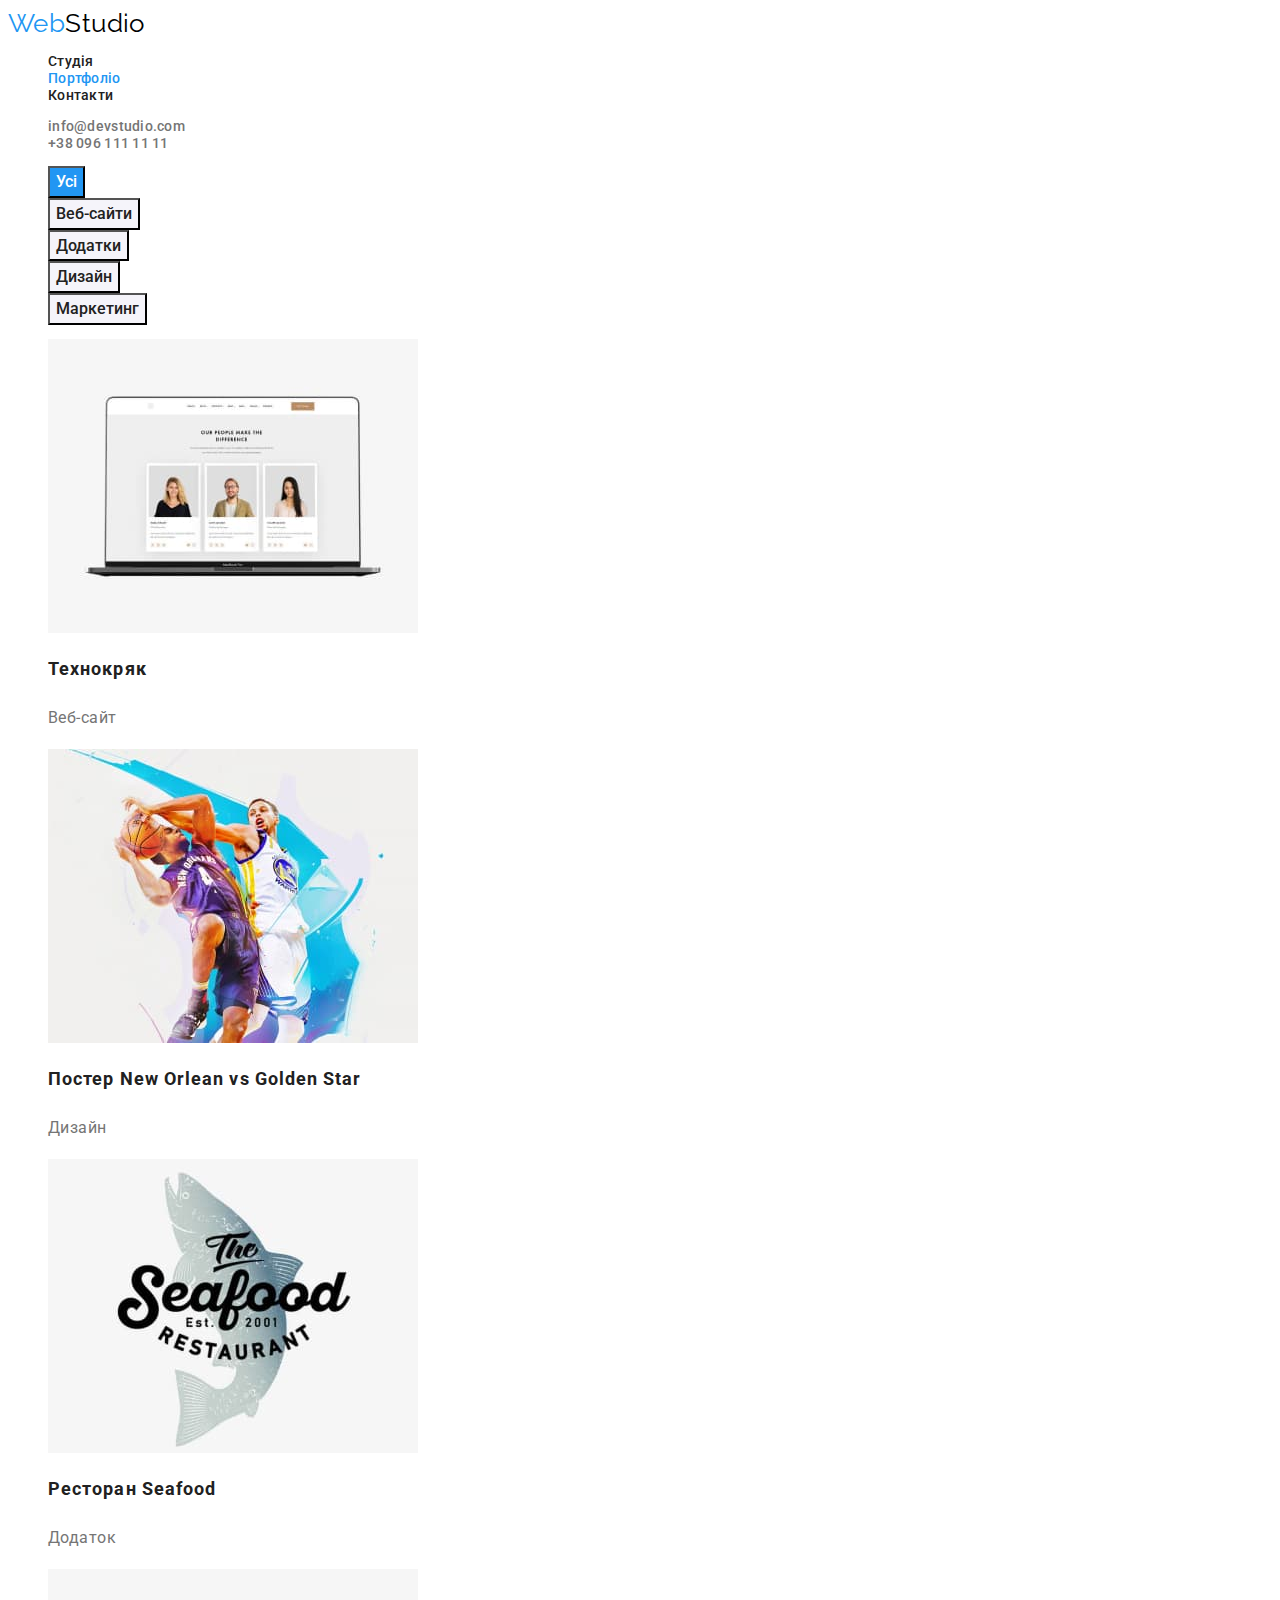
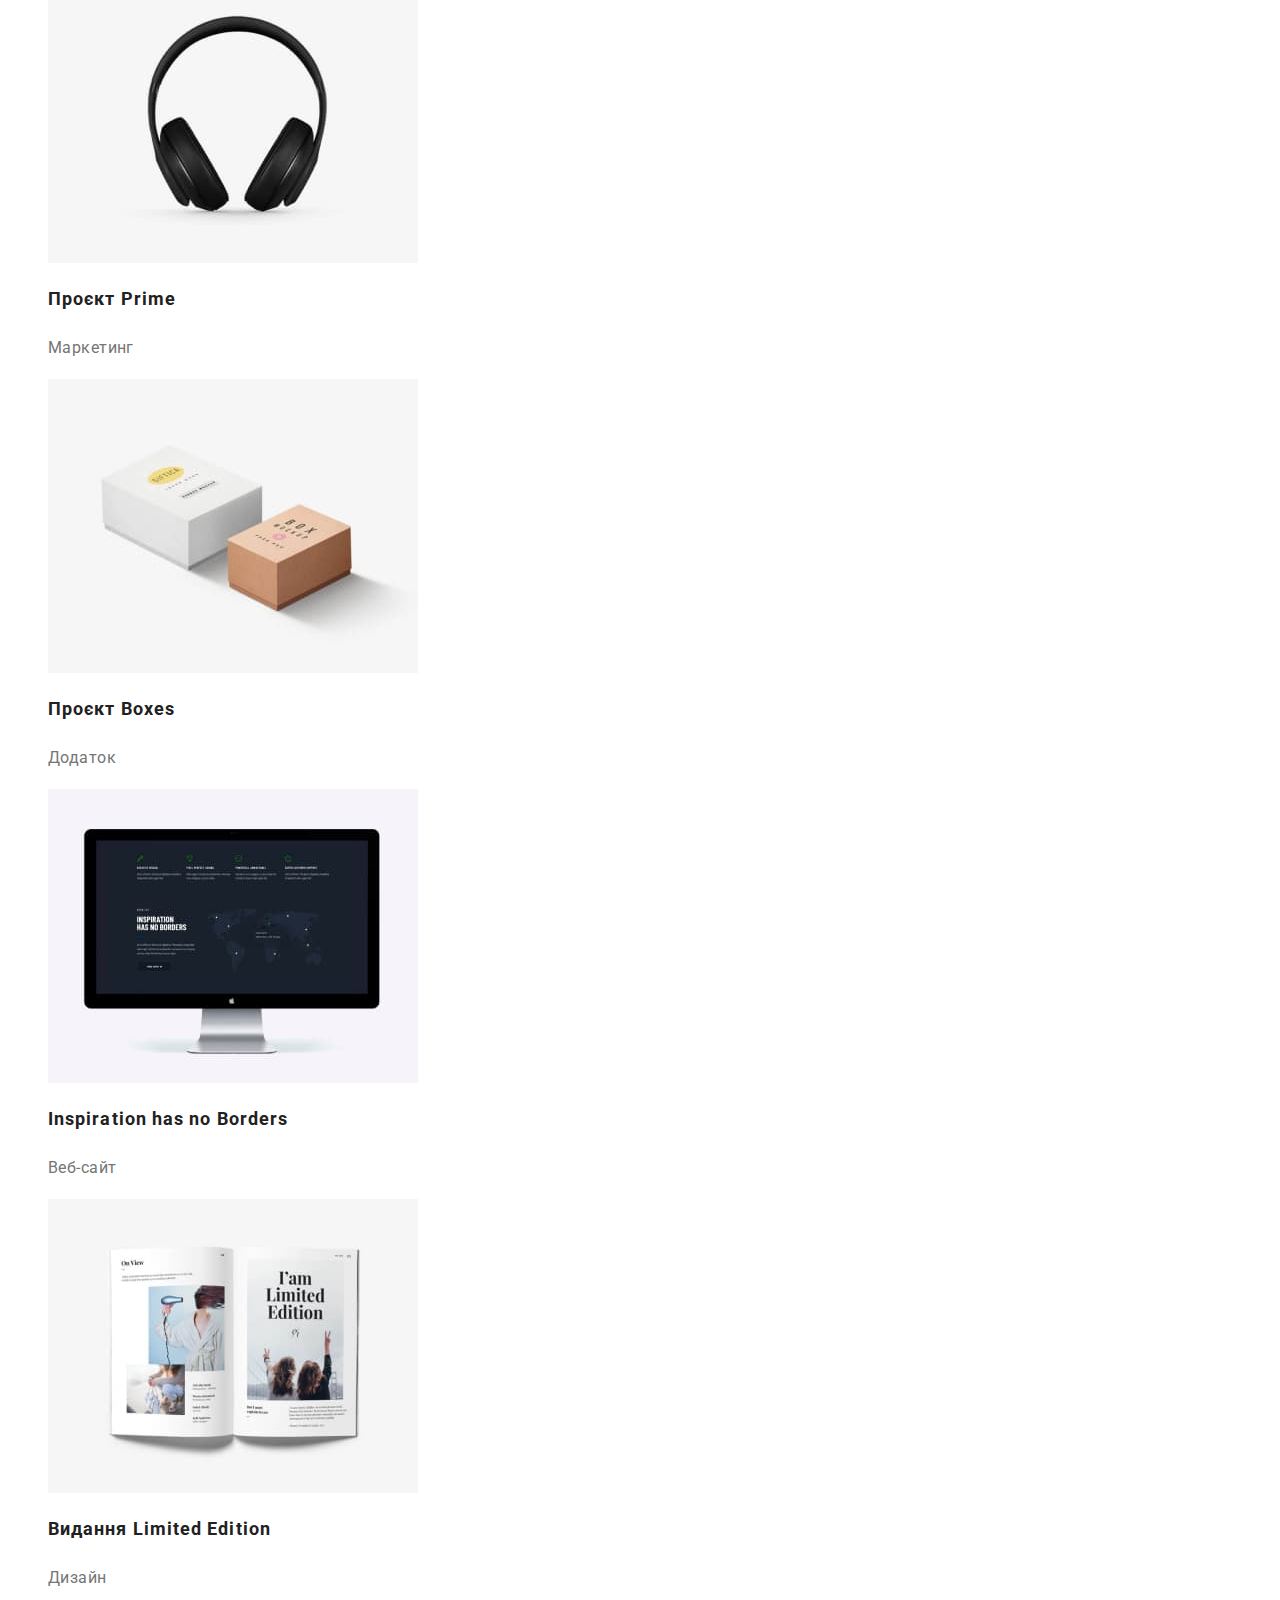
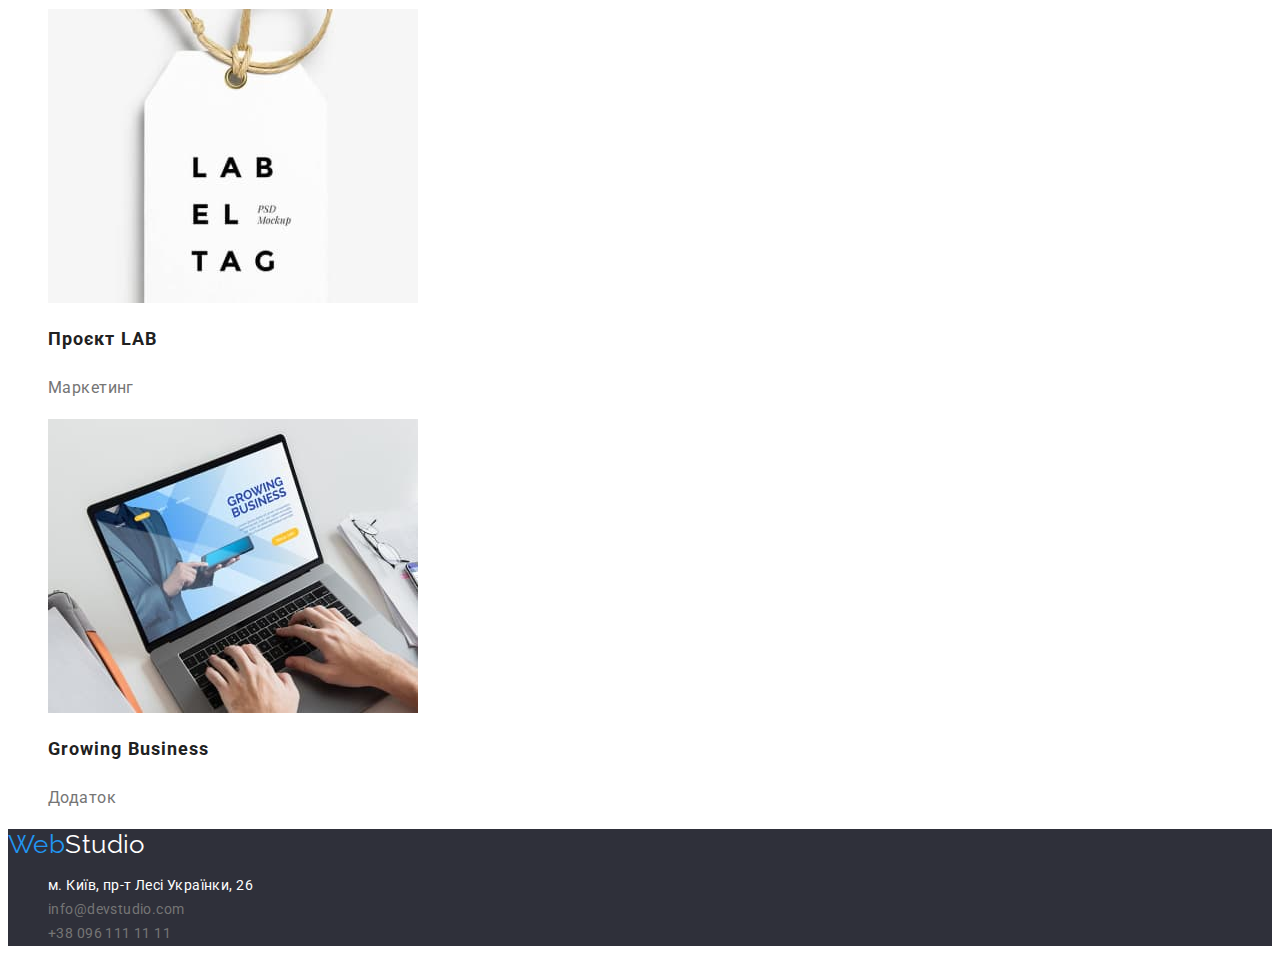
==== portfolio.html @ 64d16541 "Initial commit" ====
<!DOCTYPE html>
<html lang="uk">
<head>
    <meta charset="UTF-8">
    <meta http-equiv="X-UA-Compatible" content="IE=edge">
    <meta name="viewport" content="width=device-width, initial-scale=1.0">
    <title>Портфоліо</title>
    <link rel="preconnect" href="https://fonts.googleapis.com">
<link rel="preconnect" href="https://fonts.gstatic.com" crossorigin>
<link href="https://fonts.googleapis.com/css2?family=Raleway:wght@700&family=Roboto:wght@400;500;700;900&display=swap" rel="stylesheet">
    <link rel="stylesheet" href="./css/styles.css"/>
</head>
<body>
<!--header-->
    <header>
        <nav>
            <a href="#" class="logo"><span class="web">Web</span>Studio</a>
            <ul class="site-nav list">
                <li> <a href="./index.html" class="link">Студія</a> </li>
                <li> <a href="" class="link current">Портфоліо</a> </li>
                <li> <a href="" class="link">Контакти</a> </li>
            </ul>
        </nav>
        <ul>
            <li>
                <a class="site-nav-contact" href="mailto:info@devstudio.com">info@devstudio.com</a>
            </li>
            <li>
                <a class="site-nav-contact" href="tel:+380961111111">+38 096 111 11 11</a>
            </li>
        </ul>
    </header>
<!--block1-->
    <main>
          <!--Filters--> 
        <section>
          <ul>
            <li>
                <button type="button" class="filter active">Усі</button>
            </li>
            <li>
                <button type="button" class="filter">Веб-сайти</button>
            </li>
           <li>
                <button type="button" class="filter">Додатки</button>
           </li>
            <li>
                <button type="button" class="filter">Дизайн</button>
            </li>
             <li>
                <button type="button" class="filter">Маркетинг</button>
             </li>   
          </ul>
        </section>
        <!--Section Project--> 
        <section>
            <h1 class="visually-hidden">Проєкти</h1>
            <ul>
                <li>
                    <a href="" class="project-link">
                        <img src="./images/project1.jpg" alt="project1" width="370" height="294">
                        <h2 class="title-project">Технокряк</h2>
                        <p class="filter-project">Веб-сайт</p>
                    </a>
                </li>
                <li><a href="" class="project-link">
                    <img src="./images/project2.jpg" alt="project2" width="370" height="294">
                    <h2 class="title-project">Постер New Orlean vs Golden Star</h2>
                    <p class="filter-project">Дизайн</p>
                </a>
                </li>
                <li><a href="" class="project-link">
                    <img src="./images/project3.jpg" alt="project3" width="370" height="294">
                    <h2 class="title-project">Ресторан Seafood</h2>
                    <p class="filter-project">Додаток</p>
                </a>
                </li>
                <li><a href="" class="project-link">
                    <img src="./images/project4.jpg" alt="project4" width="370" height="294">
                    <h2 class="title-project">Проєкт Prime</h2>
                    <p class="filter-project">Маркетинг</p>
                </a>
                </li>
                <li><a href="" class="project-link">
                    <img src="./images/project5.jpg" alt="project5" width="370" height="294">
                    <h2 class="title-project">Проєкт Boxes</h2>
                    <p class="filter-project">Додаток</p>
                </a>
                </li>
                <li><a href="" class="project-link">
                    <img src="./images/project6.jpg" alt="project6" width="370" height="294">
                    <h2 class="title-project">Inspiration has no Borders</h2>
                    <p class="filter-project">Веб-сайт</p>
                </a>
                  </li>
                <li><a href="" class="project-link">
                    <img src="./images/project7.jpg" alt="project7" width="370" height="294">
                    <h2 class="title-project">Видання Limited Edition</h2>
                    <p class="filter-project">Дизайн</p>
                </a>
                    </li>
                <li><a href="" class="project-link">
                    <img src="./images/project8.jpg" alt="project8" width="370" height="294">
                    <h2 class="title-project">Проєкт LAB</h2>
                    <p class="filter-project">Маркетинг</p>
                </a>
                         </li> 
                <li><a href="" class="project-link">
                    <img src="./images/project9.jpg" alt="project9" width="370" height="294">
                    <h2 class="title-project">Growing Business</h2>
                    <p class="filter-project">Додаток</p>
                </a>
                </li>
            </ul>
    </section>
    </main>
<!--Contacts-->
<footer class="footer">
    <a href="#" class="footer-logo"><span class="web">Web</span>Studio</a>
    <address class="address">
   <ul>
        <li><a href="https://goo.gl/maps/4DEPjrR7s4Dfj8Ng8" target="_blank" rel="noreferrer noopener nofollow" class="footer-position">м. Київ, пр-т Лесі Українки, 26</a></li>
        <li><a href="mailto:info@devstudio.com" class="footer-link">info@devstudio.com</a></li>
        <li><a href="tel:+380961111111" class="footer-link">+38 096 111 11 11</a></li>
    </ul>
    </address>
</footer>
</body>
</html>
---- css/styles.css ----
:root {
    --primary-text-color: #212121;
    --accent-color: #757575;
    --primary-white-color: #ffffff;
    --button-link-color: #2196F3;
    --button-active: #188CE8;
    --primary-black-color: #000000;
    --button-second-color: #F5F4FA;
    --footer-main-color: rgda(255, 255, 255, 0.6);
    --bgr-footer: #2F303A;
  }

body {
    background-color: var(--primary-white-color);
    color: var(--accent-color);
    font-family: Roboto, sans-serif;
    font-size: 14px;
    letter-spacing: 0.03em;
}
.visually-hidden {
  position: absolute;
  width: 1px;
  height: 1px;
  margin: -1px;
  border: 0;
  padding: 0;
  
  white-space: nowrap;
  clip-path: inset(100%);
  clip: rect(0 0 0 0);
  overflow: hidden;
}

/* Site nav */

.site-nav .link {
  color: var(--primary-text-color);
  font-weight: 500;
  line-height: 1.14;
  letter-spacing: 0.02em;
  text-decoration: none;
}

.site-nav .link:hover,
.site-nav .link:focus {
  color: var(--button-link-color);
  text-decoration: none;
}

.site-nav .link.current {
  color: var(--button-link-color);
  text-decoration: none;
}

.site-nav-contact {
  color: var(--accent-color);
  font-weight: 500;
  line-height: 1.14;
  letter-spacing: 0.02em;
  text-decoration: none;
}
.site-nav-contact:hover, 
.site-nav-contact:focus {
  color: var(--button-link-color);
}

.logo {
  color: var(--primary-black-color);
  font-family: Raleway;
  font-size: 26px;
  line-height: 1.19;
  text-decoration: none;
}

.web {
  color: var(--button-link-color);
}

/* Style Studio */

li {
  list-style: none;
}

.title-one {
  color: var(--primary-white-color);
  font-weight: 900;
  font-size: 44px;
  line-height: 1.36;
  text-align: center;
  letter-spacing: 0.06em;
  text-transform: uppercase;
 }
.sectione-one {
  background-color: var(--bgr-footer);
}

.button.active {
  color: var(--primary-white-color);
  background-color: var(--button-link-color);
  font-weight: 500;
  font-size: 16px;
  line-height: 1.88;
  text-align: center;
  cursor: pointer;
  font-family: Roboto, sans-serif;
}

.button.active:hover,
.button.active:focus {
  background-color: var(--button-active);
}

.title-invisible{
  color: transparent;
}

.title-benefits{
  color: var(--primary-text-color);
  font-weight: 700;
  font-size: 14px;
  line-height: 1.14;
}

.text-benefits {
  color: var(--accent-color);
  font-size: 14px;
  line-height: 1.71;
}

.title-work{
  color: var(--primary-text-color);
  font-weight: 700;
  font-size: 36px;
  line-height: 1.17x;
  text-align: center;
}
.section-command {
  background: var(--button-second-color)
}
.command {
  color: var(--primary-text-color);
  font-weight: 700;
  font-size: 36px;
  line-height: 1.17;
  text-align: center;
}

.command-li {
  background-color: var(--primary-white-color);
}
.title-command {
  color: var(--primary-text-color);
  font-weight: 500;
  font-size: 16px;
  line-height: 1.19;
  }

.filter-command {
  color: var(--accent-color);
  font-size: 16px;
  line-height: 1.19;
}

  /* Style Portfolio */

  .filter{
    color: var(--primary-text-color);
    background-color: var(--button-second-color);
    font-weight: 500;
    font-size: 16px;
    line-height: 1.62;
    text-align: center;
    cursor: pointer;
    font-family: inherit;
  }
  .filter.active {
    color: var(--primary-white-color);
    background-color: var(--button-link-color);
    font-weight: 500;
    font-size: 16px;
    line-height: 1.62;
    text-align: center;
    cursor: pointer;
  }
  
  .filter:hover,
  .filter:focus {
    background-color: var(--button-link-color);
    color: var(--primary-white-color);
  }

  .title-project{
    color: var(--primary-text-color);
    font-weight: 700;
    font-size: 18px;
    line-height: 2;
    letter-spacing: 0.06em;
    text-decoration: none;
  }

  .filter-project{
    color: var(--accent-color);
    font-size: 16px;
    line-height: 1.88;
    text-decoration: none;
  }

  .project-link {
      text-decoration: none;
  }

  /* Footer */
  .footer {
    background-color: var(--bgr-footer);
  }
 .footer-logo {
    color: var(--primary-white-color);
    font-family: Raleway;
    font-size: 26px;
    line-height: 1.19;
    text-decoration: none;
  }
    .footer-position, 
    .footer-link {
      color: var(--primary-white-color);
      font-size: 14px;
      line-height: 1.71;
      text-decoration: none;
      }
    .footer-link {
      color: var(--footer-main-color);
      text-decoration: none;
    }
    .address {
      font-style: normal;
     }
     .footer-position:hover,
     .footer-position:focus,
     .footer-link:hover,
     .footer-link:focus {
      color: var(--button-link-color);
     }
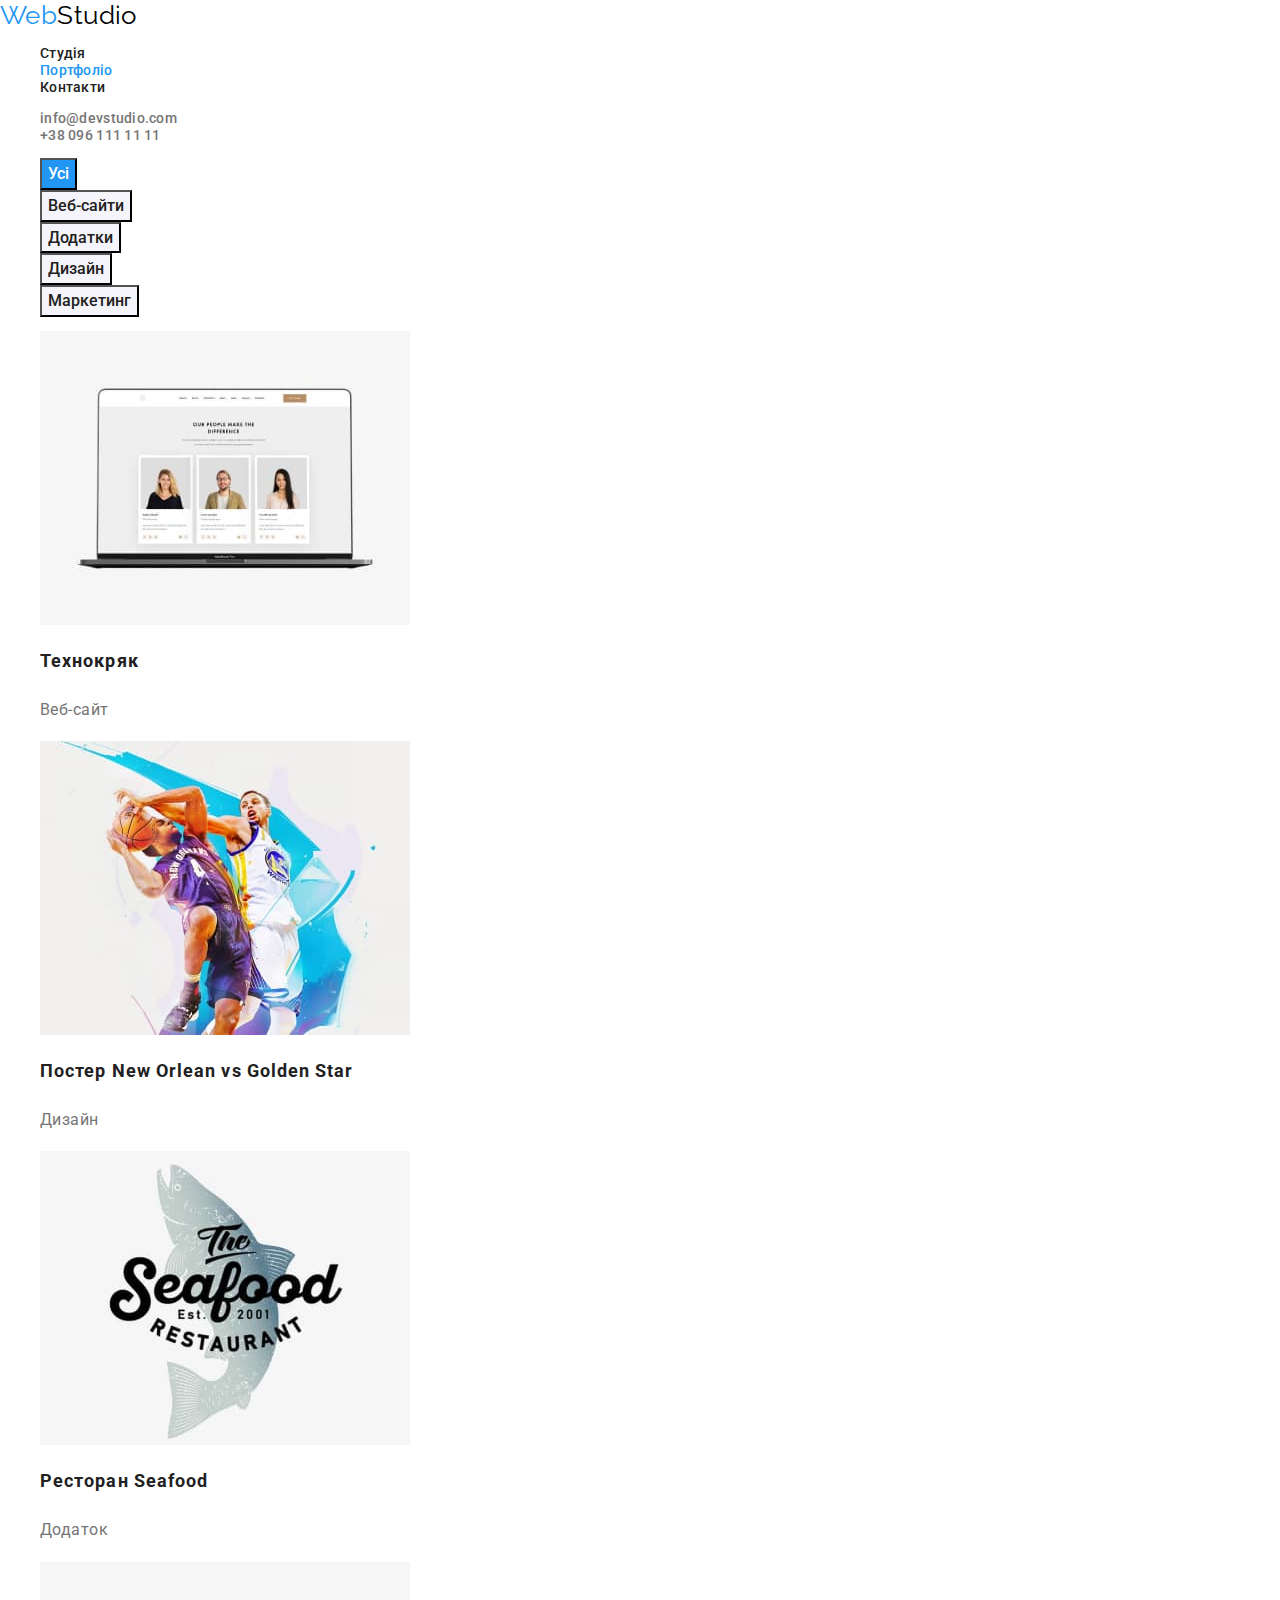
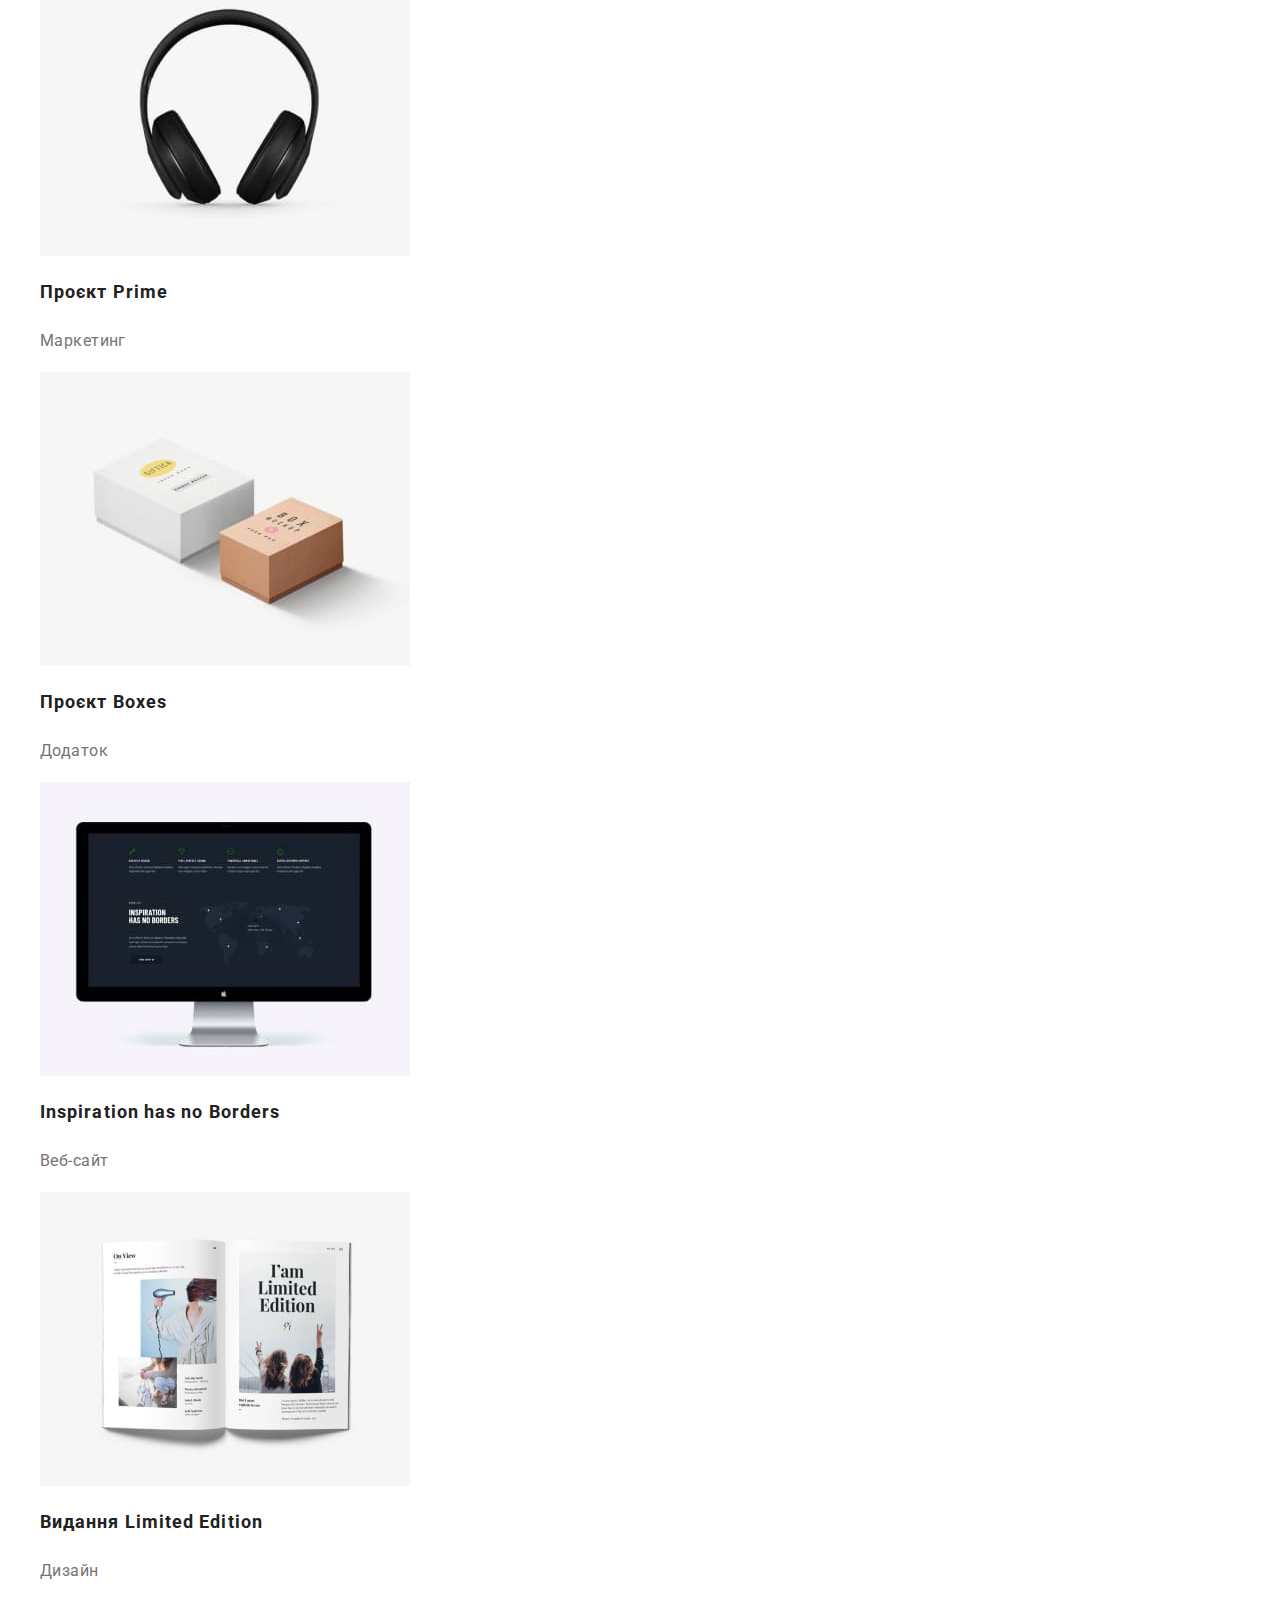
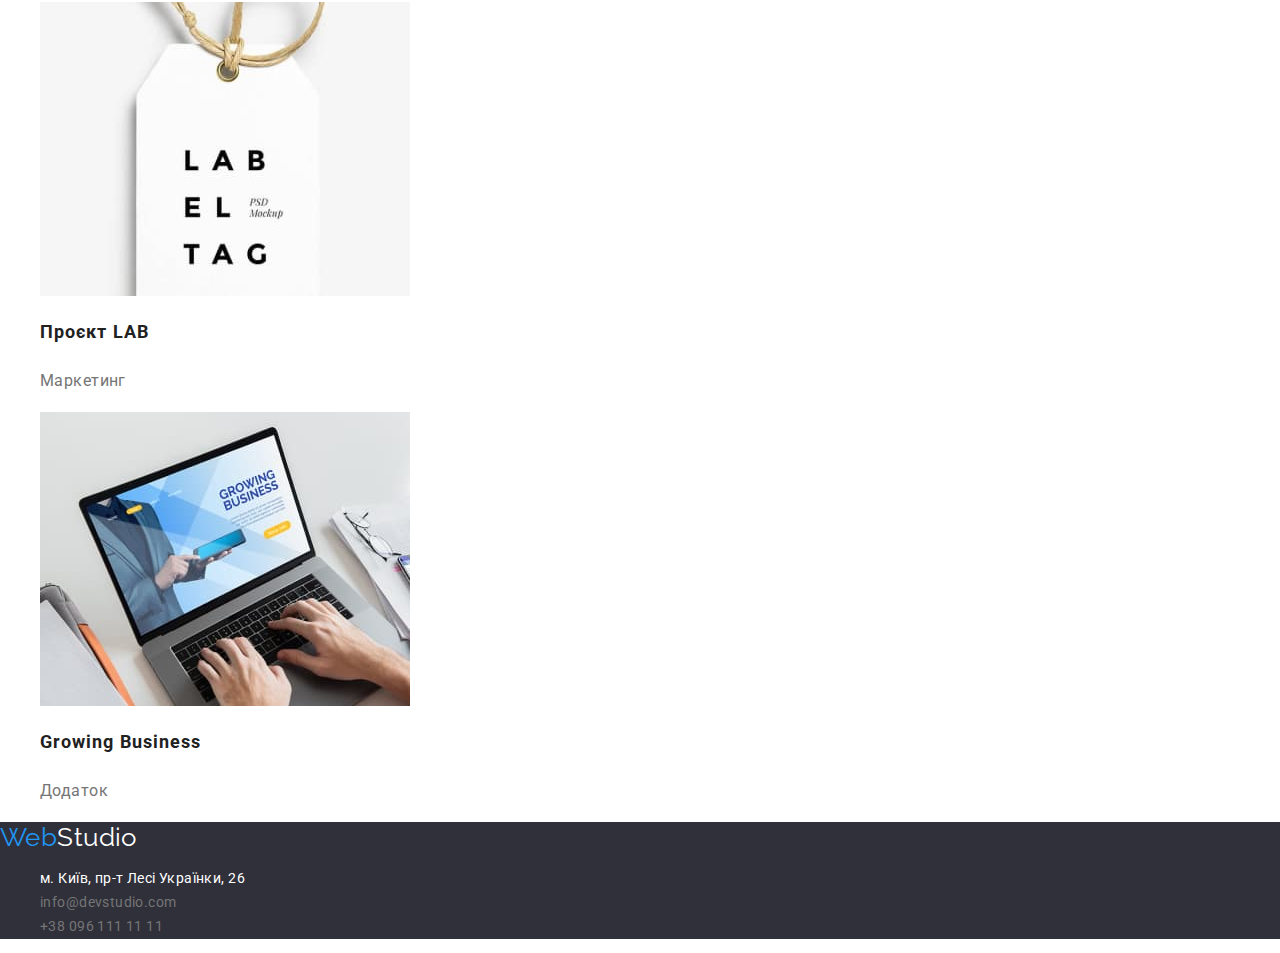
==== commit 31436db9: "add modern-normalize.css" ====
--- a/portfolio.html
+++ b/portfolio.html
@@ -1,129 +1,149 @@
 <!DOCTYPE html>
 <html lang="uk">
-<head>
-    <meta charset="UTF-8">
-    <meta http-equiv="X-UA-Compatible" content="IE=edge">
-    <meta name="viewport" content="width=device-width, initial-scale=1.0">
+  <head>
+    <meta charset="UTF-8" />
+    <meta http-equiv="X-UA-Compatible" content="IE=edge" />
+    <meta name="viewport" content="width=device-width, initial-scale=1.0" />
     <title>Портфоліо</title>
-    <link rel="preconnect" href="https://fonts.googleapis.com">
-<link rel="preconnect" href="https://fonts.gstatic.com" crossorigin>
-<link href="https://fonts.googleapis.com/css2?family=Raleway:wght@700&family=Roboto:wght@400;500;700;900&display=swap" rel="stylesheet">
-    <link rel="stylesheet" href="./css/styles.css"/>
-</head>
-<body>
-<!--header-->
+    <link rel="preconnect" href="https://fonts.googleapis.com" />
+    <link rel="preconnect" href="https://fonts.gstatic.com" crossorigin />
+    <link
+      href="https://fonts.googleapis.com/css2?family=Raleway:wght@700&family=Roboto:wght@400;500;700;900&display=swap"
+      rel="stylesheet"
+    />
+    <link href="css/modern-normalize.css" rel="stylesheet" />
+    <link rel="stylesheet" href="./css/styles.css" />
+  </head>
+  <body>
+    <!--header-->
     <header>
-        <nav>
-            <a href="#" class="logo"><span class="web">Web</span>Studio</a>
-            <ul class="site-nav list">
-                <li> <a href="./index.html" class="link">Студія</a> </li>
-                <li> <a href="" class="link current">Портфоліо</a> </li>
-                <li> <a href="" class="link">Контакти</a> </li>
-            </ul>
-        </nav>
+      <nav>
+        <a href="#" class="logo"><span class="web">Web</span>Studio</a>
+        <ul class="site-nav list">
+          <li><a href="./index.html" class="link">Студія</a></li>
+          <li><a href="" class="link current">Портфоліо</a></li>
+          <li><a href="" class="link">Контакти</a></li>
+        </ul>
+      </nav>
+      <ul>
+        <li>
+          <a class="site-nav-contact" href="mailto:info@devstudio.com">info@devstudio.com</a>
+        </li>
+        <li>
+          <a class="site-nav-contact" href="tel:+380961111111">+38 096 111 11 11</a>
+        </li>
+      </ul>
+    </header>
+    <!--block1-->
+    <main>
+      <!--Filters-->
+      <section>
         <ul>
-            <li>
-                <a class="site-nav-contact" href="mailto:info@devstudio.com">info@devstudio.com</a>
-            </li>
-            <li>
-                <a class="site-nav-contact" href="tel:+380961111111">+38 096 111 11 11</a>
-            </li>
+          <li>
+            <button type="button" class="filter active">Усі</button>
+          </li>
+          <li>
+            <button type="button" class="filter">Веб-сайти</button>
+          </li>
+          <li>
+            <button type="button" class="filter">Додатки</button>
+          </li>
+          <li>
+            <button type="button" class="filter">Дизайн</button>
+          </li>
+          <li>
+            <button type="button" class="filter">Маркетинг</button>
+          </li>
         </ul>
-    </header>
-<!--block1-->
-    <main>
-          <!--Filters--> 
-        <section>
-          <ul>
-            <li>
-                <button type="button" class="filter active">Усі</button>
-            </li>
-            <li>
-                <button type="button" class="filter">Веб-сайти</button>
-            </li>
-           <li>
-                <button type="button" class="filter">Додатки</button>
-           </li>
-            <li>
-                <button type="button" class="filter">Дизайн</button>
-            </li>
-             <li>
-                <button type="button" class="filter">Маркетинг</button>
-             </li>   
-          </ul>
-        </section>
-        <!--Section Project--> 
-        <section>
-            <h1 class="visually-hidden">Проєкти</h1>
-            <ul>
-                <li>
-                    <a href="" class="project-link">
-                        <img src="./images/project1.jpg" alt="project1" width="370" height="294">
-                        <h2 class="title-project">Технокряк</h2>
-                        <p class="filter-project">Веб-сайт</p>
-                    </a>
-                </li>
-                <li><a href="" class="project-link">
-                    <img src="./images/project2.jpg" alt="project2" width="370" height="294">
-                    <h2 class="title-project">Постер New Orlean vs Golden Star</h2>
-                    <p class="filter-project">Дизайн</p>
-                </a>
-                </li>
-                <li><a href="" class="project-link">
-                    <img src="./images/project3.jpg" alt="project3" width="370" height="294">
-                    <h2 class="title-project">Ресторан Seafood</h2>
-                    <p class="filter-project">Додаток</p>
-                </a>
-                </li>
-                <li><a href="" class="project-link">
-                    <img src="./images/project4.jpg" alt="project4" width="370" height="294">
-                    <h2 class="title-project">Проєкт Prime</h2>
-                    <p class="filter-project">Маркетинг</p>
-                </a>
-                </li>
-                <li><a href="" class="project-link">
-                    <img src="./images/project5.jpg" alt="project5" width="370" height="294">
-                    <h2 class="title-project">Проєкт Boxes</h2>
-                    <p class="filter-project">Додаток</p>
-                </a>
-                </li>
-                <li><a href="" class="project-link">
-                    <img src="./images/project6.jpg" alt="project6" width="370" height="294">
-                    <h2 class="title-project">Inspiration has no Borders</h2>
-                    <p class="filter-project">Веб-сайт</p>
-                </a>
-                  </li>
-                <li><a href="" class="project-link">
-                    <img src="./images/project7.jpg" alt="project7" width="370" height="294">
-                    <h2 class="title-project">Видання Limited Edition</h2>
-                    <p class="filter-project">Дизайн</p>
-                </a>
-                    </li>
-                <li><a href="" class="project-link">
-                    <img src="./images/project8.jpg" alt="project8" width="370" height="294">
-                    <h2 class="title-project">Проєкт LAB</h2>
-                    <p class="filter-project">Маркетинг</p>
-                </a>
-                         </li> 
-                <li><a href="" class="project-link">
-                    <img src="./images/project9.jpg" alt="project9" width="370" height="294">
-                    <h2 class="title-project">Growing Business</h2>
-                    <p class="filter-project">Додаток</p>
-                </a>
-                </li>
-            </ul>
-    </section>
+      </section>
+      <!--Section Project-->
+      <section>
+        <h1 class="visually-hidden">Проєкти</h1>
+        <ul>
+          <li>
+            <a href="" class="project-link">
+              <img src="./images/project1.jpg" alt="project1" width="370" height="294" />
+              <h2 class="title-project">Технокряк</h2>
+              <p class="filter-project">Веб-сайт</p>
+            </a>
+          </li>
+          <li>
+            <a href="" class="project-link">
+              <img src="./images/project2.jpg" alt="project2" width="370" height="294" />
+              <h2 class="title-project">Постер New Orlean vs Golden Star</h2>
+              <p class="filter-project">Дизайн</p>
+            </a>
+          </li>
+          <li>
+            <a href="" class="project-link">
+              <img src="./images/project3.jpg" alt="project3" width="370" height="294" />
+              <h2 class="title-project">Ресторан Seafood</h2>
+              <p class="filter-project">Додаток</p>
+            </a>
+          </li>
+          <li>
+            <a href="" class="project-link">
+              <img src="./images/project4.jpg" alt="project4" width="370" height="294" />
+              <h2 class="title-project">Проєкт Prime</h2>
+              <p class="filter-project">Маркетинг</p>
+            </a>
+          </li>
+          <li>
+            <a href="" class="project-link">
+              <img src="./images/project5.jpg" alt="project5" width="370" height="294" />
+              <h2 class="title-project">Проєкт Boxes</h2>
+              <p class="filter-project">Додаток</p>
+            </a>
+          </li>
+          <li>
+            <a href="" class="project-link">
+              <img src="./images/project6.jpg" alt="project6" width="370" height="294" />
+              <h2 class="title-project">Inspiration has no Borders</h2>
+              <p class="filter-project">Веб-сайт</p>
+            </a>
+          </li>
+          <li>
+            <a href="" class="project-link">
+              <img src="./images/project7.jpg" alt="project7" width="370" height="294" />
+              <h2 class="title-project">Видання Limited Edition</h2>
+              <p class="filter-project">Дизайн</p>
+            </a>
+          </li>
+          <li>
+            <a href="" class="project-link">
+              <img src="./images/project8.jpg" alt="project8" width="370" height="294" />
+              <h2 class="title-project">Проєкт LAB</h2>
+              <p class="filter-project">Маркетинг</p>
+            </a>
+          </li>
+          <li>
+            <a href="" class="project-link">
+              <img src="./images/project9.jpg" alt="project9" width="370" height="294" />
+              <h2 class="title-project">Growing Business</h2>
+              <p class="filter-project">Додаток</p>
+            </a>
+          </li>
+        </ul>
+      </section>
     </main>
-<!--Contacts-->
-<footer class="footer">
-    <a href="#" class="footer-logo"><span class="web">Web</span>Studio</a>
-    <address class="address">
-   <ul>
-        <li><a href="https://goo.gl/maps/4DEPjrR7s4Dfj8Ng8" target="_blank" rel="noreferrer noopener nofollow" class="footer-position">м. Київ, пр-т Лесі Українки, 26</a></li>
-        <li><a href="mailto:info@devstudio.com" class="footer-link">info@devstudio.com</a></li>
-        <li><a href="tel:+380961111111" class="footer-link">+38 096 111 11 11</a></li>
-    </ul>
-    </address>
-</footer>
-</body>
-</html>+    <!--Contacts-->
+    <footer class="footer">
+      <a href="#" class="footer-logo"><span class="web">Web</span>Studio</a>
+      <address class="address">
+        <ul>
+          <li>
+            <a
+              href="https://goo.gl/maps/4DEPjrR7s4Dfj8Ng8"
+              target="_blank"
+              rel="noreferrer noopener nofollow"
+              class="footer-position"
+              >м. Київ, пр-т Лесі Українки, 26</a
+            >
+          </li>
+          <li><a href="mailto:info@devstudio.com" class="footer-link">info@devstudio.com</a></li>
+          <li><a href="tel:+380961111111" class="footer-link">+38 096 111 11 11</a></li>
+        </ul>
+      </address>
+    </footer>
+  </body>
+</html>
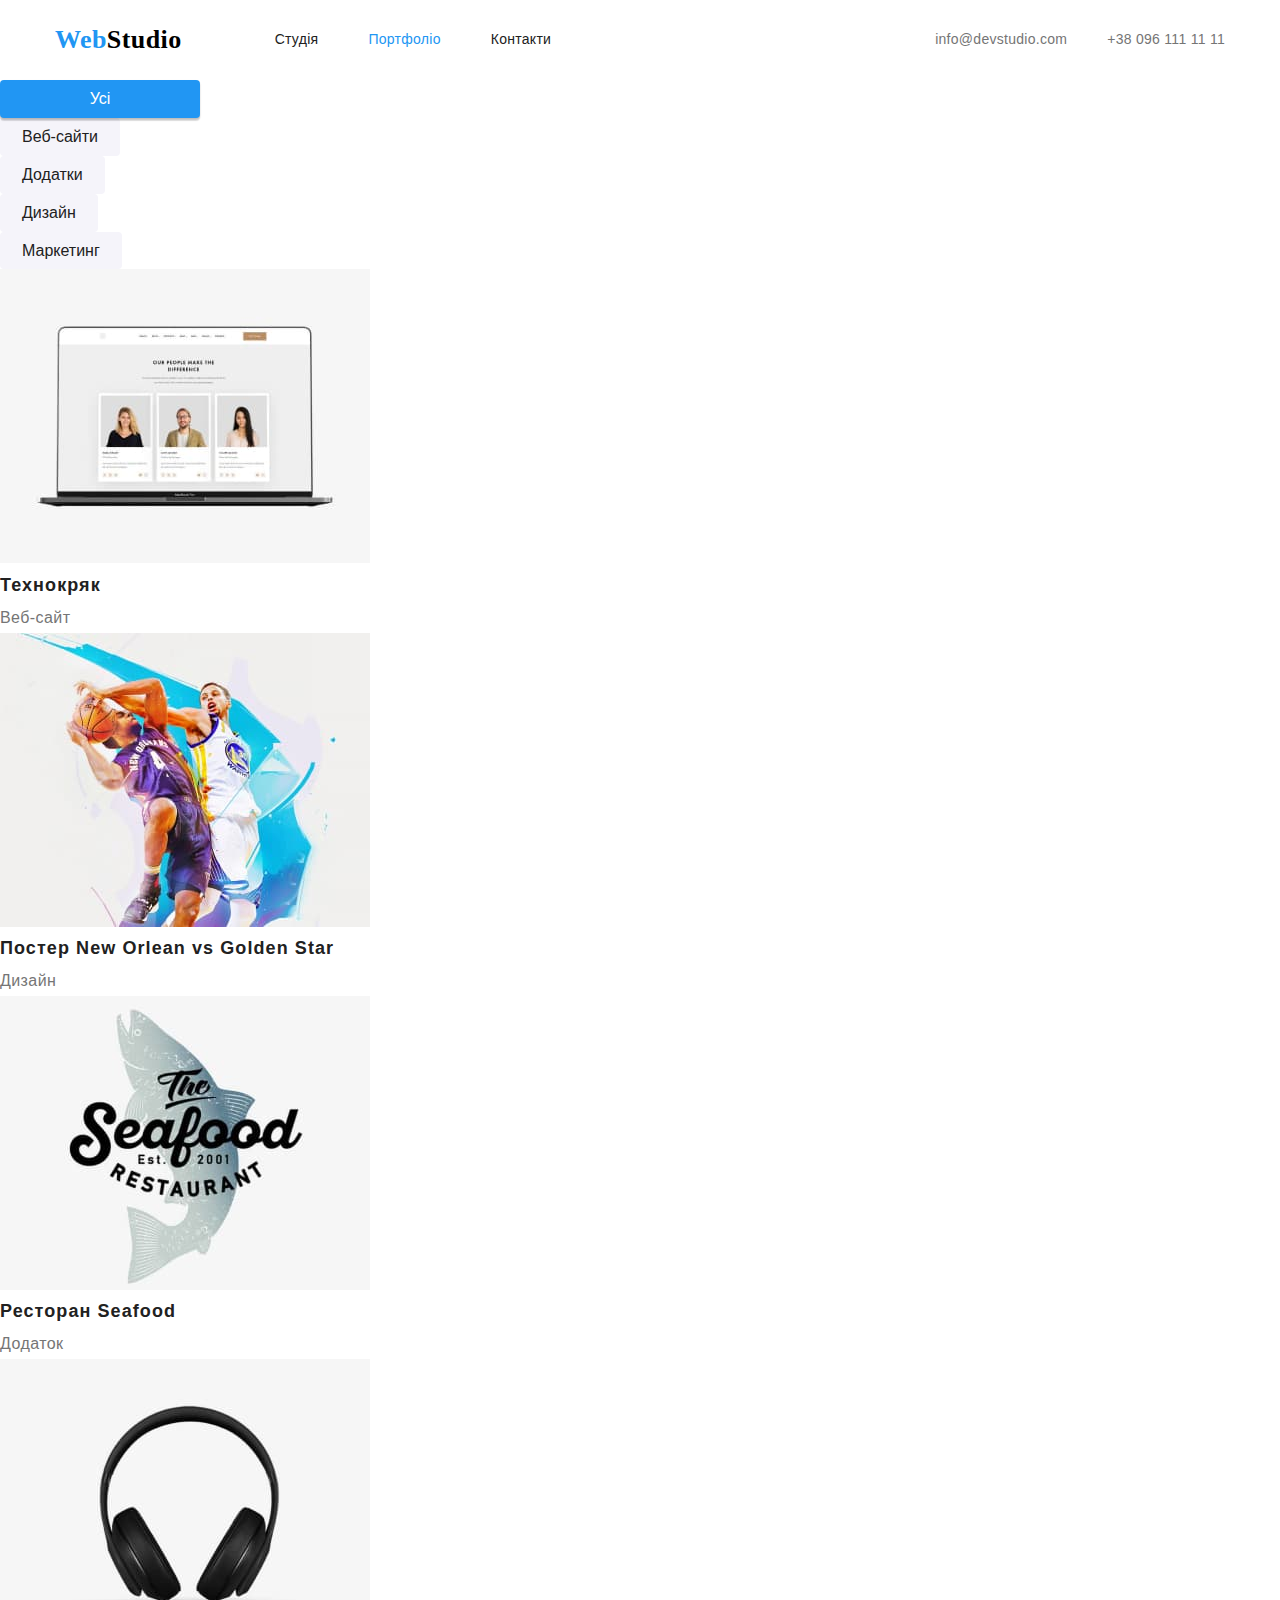
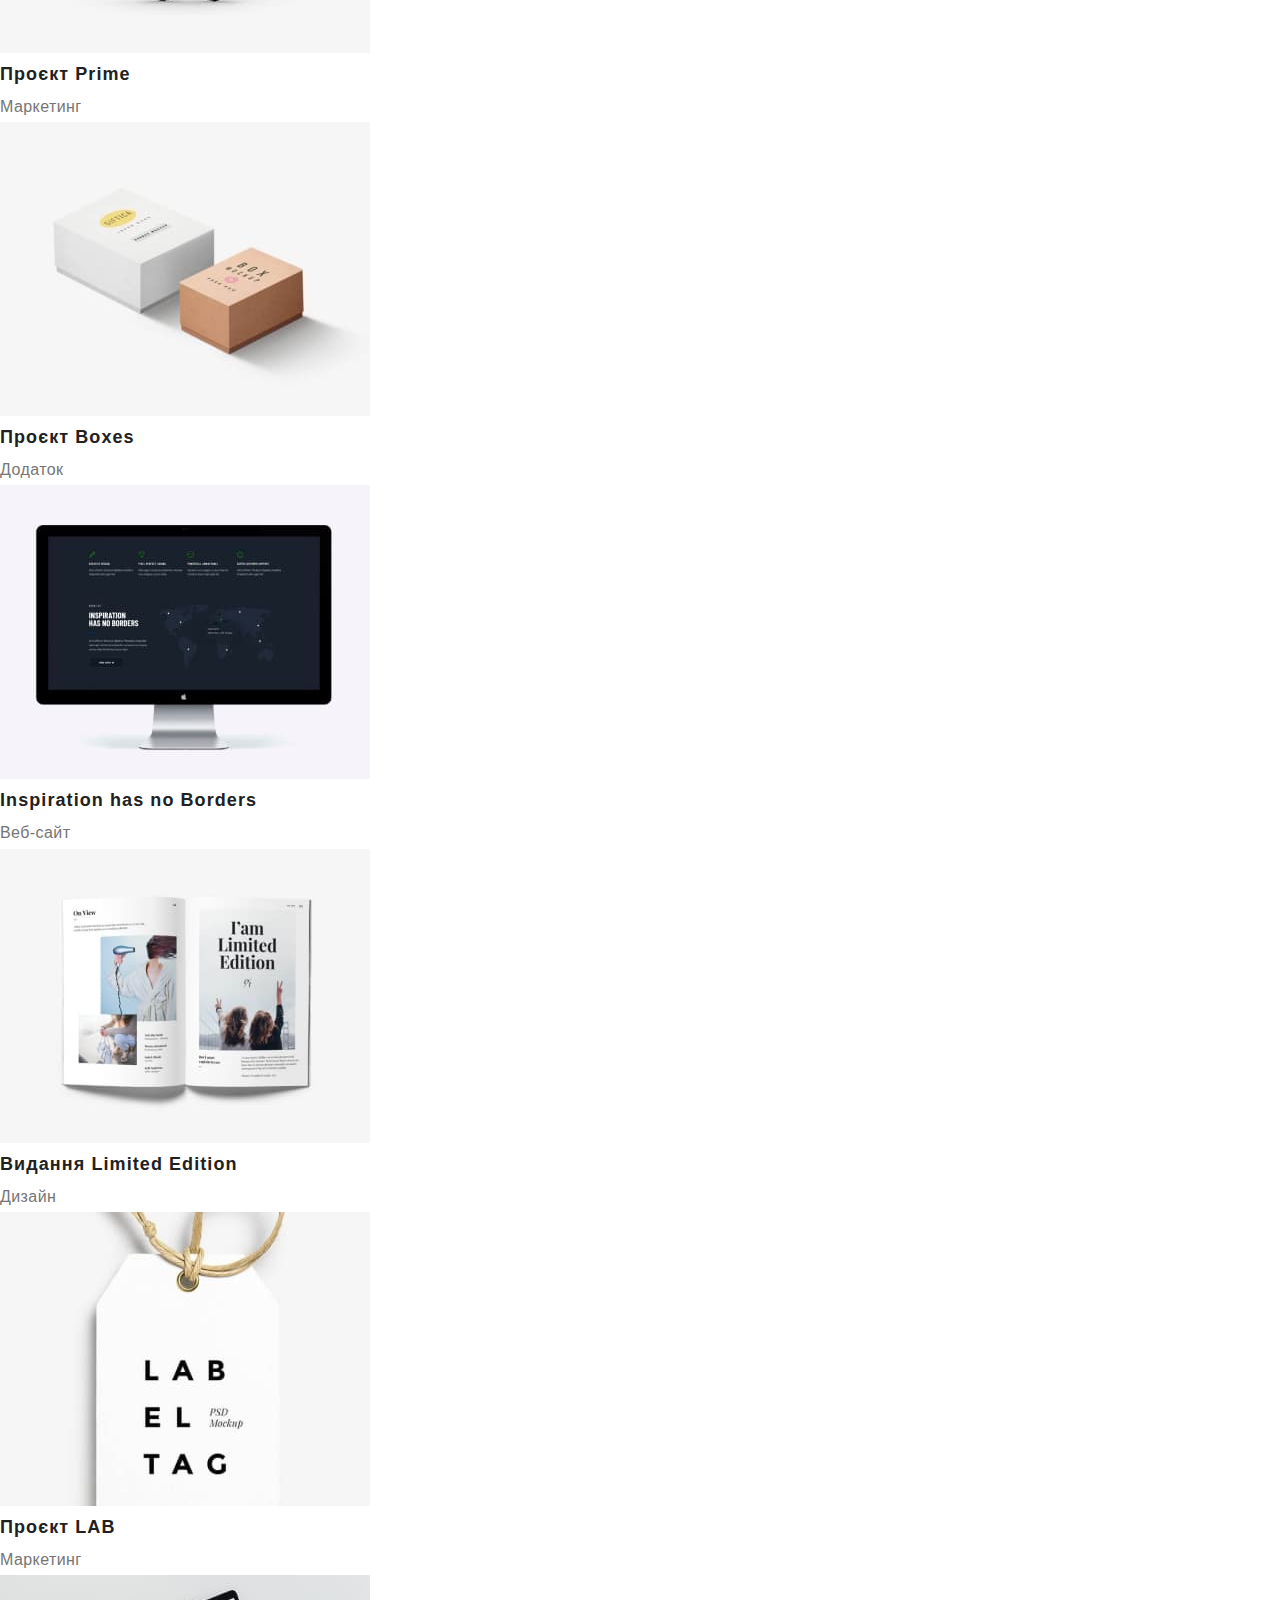
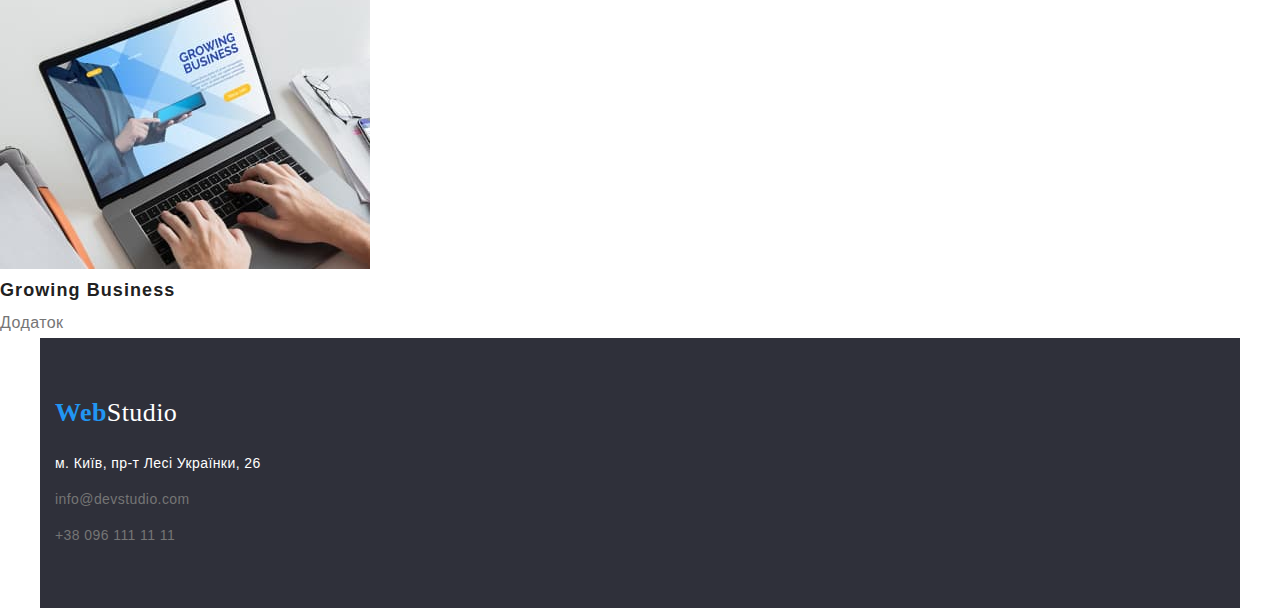
==== commit 82ad680f: "add footer css" ====
--- a/portfolio.html
+++ b/portfolio.html
@@ -8,28 +8,31 @@
     <link rel="preconnect" href="https://fonts.googleapis.com" />
     <link rel="preconnect" href="https://fonts.gstatic.com" crossorigin />
     <link
-      href="https://fonts.googleapis.com/css2?family=Raleway:wght@700&family=Roboto:wght@400;500;700;900&display=swap"
       rel="stylesheet"
+      href="https://cdnjs.cloudflare.com/ajax/libs/modern-normalize/1.1.0/modern-normalize.min.css"
     />
-    <link href="css/modern-normalize.css" rel="stylesheet" />
+    <link
+      rel="stylesheet"
+      href="https://cdnjs.cloudflare.com/ajax/libs/modern-normalize/1.1.0/modern-normalize.min.css"
+    />
     <link rel="stylesheet" href="./css/styles.css" />
   </head>
   <body>
     <!--header-->
-    <header>
-      <nav>
-        <a href="#" class="logo"><span class="web">Web</span>Studio</a>
-        <ul class="site-nav list">
-          <li><a href="./index.html" class="link">Студія</a></li>
-          <li><a href="" class="link current">Портфоліо</a></li>
-          <li><a href="" class="link">Контакти</a></li>
+    <header class="container page-header">
+      <nav class="site-nav">
+        <a href="./index.html" class="logo"><span class="web">Web</span>Studio</a>
+        <ul class="site-nav-ul">
+          <li class="item"><a href="./index.html" class="link">Студія</a></li>
+          <li class="item"><a href="./portfolio.html" class="link current">Портфоліо</a></li>
+          <li class="item"><a href="#" class="link">Контакти</a></li>
         </ul>
       </nav>
-      <ul>
-        <li>
+      <ul class="auth-nav">
+        <li class="item">
           <a class="site-nav-contact" href="mailto:info@devstudio.com">info@devstudio.com</a>
         </li>
-        <li>
+        <li class="item">
           <a class="site-nav-contact" href="tel:+380961111111">+38 096 111 11 11</a>
         </li>
       </ul>
@@ -62,63 +65,78 @@
         <ul>
           <li>
             <a href="" class="project-link">
-              <img src="./images/project1.jpg" alt="project1" width="370" height="294" />
+              <img src="./images/project1.jpg" alt="Технокряк" width="370" height="294" />
               <h2 class="title-project">Технокряк</h2>
               <p class="filter-project">Веб-сайт</p>
             </a>
           </li>
           <li>
             <a href="" class="project-link">
-              <img src="./images/project2.jpg" alt="project2" width="370" height="294" />
+              <img
+                src="./images/project2.jpg"
+                alt="Постер New Orlean vs Golden Star"
+                width="370"
+                height="294"
+              />
               <h2 class="title-project">Постер New Orlean vs Golden Star</h2>
               <p class="filter-project">Дизайн</p>
             </a>
           </li>
           <li>
             <a href="" class="project-link">
-              <img src="./images/project3.jpg" alt="project3" width="370" height="294" />
+              <img src="./images/project3.jpg" alt="Ресторан Seafood" width="370" height="294" />
               <h2 class="title-project">Ресторан Seafood</h2>
               <p class="filter-project">Додаток</p>
             </a>
           </li>
           <li>
             <a href="" class="project-link">
-              <img src="./images/project4.jpg" alt="project4" width="370" height="294" />
+              <img src="./images/project4.jpg" alt="Проєкт Prime" width="370" height="294" />
               <h2 class="title-project">Проєкт Prime</h2>
               <p class="filter-project">Маркетинг</p>
             </a>
           </li>
           <li>
             <a href="" class="project-link">
-              <img src="./images/project5.jpg" alt="project5" width="370" height="294" />
+              <img src="./images/project5.jpg" alt="Проєкт Boxes" width="370" height="294" />
               <h2 class="title-project">Проєкт Boxes</h2>
               <p class="filter-project">Додаток</p>
             </a>
           </li>
           <li>
             <a href="" class="project-link">
-              <img src="./images/project6.jpg" alt="project6" width="370" height="294" />
+              <img
+                src="./images/project6.jpg"
+                alt="Натхнення не має кордонів"
+                width="370"
+                height="294"
+              />
               <h2 class="title-project">Inspiration has no Borders</h2>
               <p class="filter-project">Веб-сайт</p>
             </a>
           </li>
           <li>
             <a href="" class="project-link">
-              <img src="./images/project7.jpg" alt="project7" width="370" height="294" />
+              <img
+                src="./images/project7.jpg"
+                alt="Видання Limited Edition"
+                width="370"
+                height="294"
+              />
               <h2 class="title-project">Видання Limited Edition</h2>
               <p class="filter-project">Дизайн</p>
             </a>
           </li>
           <li>
             <a href="" class="project-link">
-              <img src="./images/project8.jpg" alt="project8" width="370" height="294" />
+              <img src="./images/project8.jpg" alt="Проєкт LAB" width="370" height="294" />
               <h2 class="title-project">Проєкт LAB</h2>
               <p class="filter-project">Маркетинг</p>
             </a>
           </li>
           <li>
             <a href="" class="project-link">
-              <img src="./images/project9.jpg" alt="project9" width="370" height="294" />
+              <img src="./images/project9.jpg" alt="Зростаючий бізнес" width="370" height="294" />
               <h2 class="title-project">Growing Business</h2>
               <p class="filter-project">Додаток</p>
             </a>
@@ -127,7 +145,7 @@
       </section>
     </main>
     <!--Contacts-->
-    <footer class="footer">
+    <footer class="container footer">
       <a href="#" class="footer-logo"><span class="web">Web</span>Studio</a>
       <address class="address">
         <ul>
--- a/css/styles.css
+++ b/css/styles.css
@@ -1,21 +1,34 @@
+html {
+  box-sizing: border-box;
+}
+
+*,
+*::before,
+*::after {
+  box-sizing: inherit;
+}
 :root {
-    --primary-text-color: #212121;
-    --accent-color: #757575;
-    --primary-white-color: #ffffff;
-    --button-link-color: #2196F3;
-    --button-active: #188CE8;
-    --primary-black-color: #000000;
-    --button-second-color: #F5F4FA;
-    --footer-main-color: rgda(255, 255, 255, 0.6);
-    --bgr-footer: #2F303A;
-  }
+  --primary-text-color: #212121;
+  --accent-color: #757575;
+  --primary-white-color: #ffffff;
+  --button-link-color: #2196f3;
+  --button-active: #188ce8;
+  --primary-black-color: #000000;
+  --button-second-color: #f5f4fa;
+  --footer-main-color: rgda(255, 255, 255, 0.6);
+  --bgr-footer: #2f303a;
+  --bgr-section: #f5f5f5;
+  --button-shadow: rgba(0, 0, 0, 0.15);
+  --border-container: #ececec;
+}
 
 body {
-    background-color: var(--primary-white-color);
-    color: var(--accent-color);
-    font-family: Roboto, sans-serif;
-    font-size: 14px;
-    letter-spacing: 0.03em;
+  background-color: var(--primary-white-color);
+  color: var(--accent-color);
+  font-family: Roboto, sans-serif;
+  font-size: 14px;
+  letter-spacing: 0.03em;
+  margin: 0 auto;
 }
 .visually-hidden {
   position: absolute;
@@ -24,17 +37,59 @@
   margin: -1px;
   border: 0;
   padding: 0;
-  
+
   white-space: nowrap;
   clip-path: inset(100%);
   clip: rect(0 0 0 0);
   overflow: hidden;
 }
 
+h1,
+h2,
+h3,
+p,
+ul {
+  margin: 0;
+  padding: 0;
+}
+
+.page-header {
+  display: flex;
+}
+/* .container {
+  width: 1200px;
+  padding: 0 15px;
+  margin: 0 auto;
+} */
+
+.container {
+  margin: 0 auto;
+  width: 1200px;
+  padding: 0 15px;
+}
 /* Site nav */
+.site-nav {
+  display: flex;
+  align-items: center;
+  /* justify-content: space-between; */
+}
+
+.site-nav-ul {
+  display: flex;
+  align-items: center;
+  margin-left: 93px;
+}
+.site-nav .item + .item {
+  margin-left: 50px;
+}
 
 .site-nav .link {
-  color: var(--primary-text-color);
+  display: block;
+  padding-top: 32px;
+  padding-bottom: 32px;
+
+  color: var(--primary-text-color);
+
   font-weight: 500;
   line-height: 1.14;
   letter-spacing: 0.02em;
@@ -51,6 +106,22 @@
   color: var(--button-link-color);
   text-decoration: none;
 }
+.auth-nav {
+  display: flex;
+  margin-left: auto;
+  align-items: center;
+}
+.auth-nav .item + .item {
+  margin-left: 40px;
+  align-items: center;
+}
+
+.site-nav-contact {
+  flex-direction: row-reverse;
+  display: block;
+  align-items: flex-end;
+  justify-content: flex-end;
+}
 
 .site-nav-contact {
   color: var(--accent-color);
@@ -59,186 +130,260 @@
   letter-spacing: 0.02em;
   text-decoration: none;
 }
-.site-nav-contact:hover, 
+
+.site-nav-contact:hover,
 .site-nav-contact:focus {
   color: var(--button-link-color);
 }
 
+.logo,
+.web {
+  font-family: Raleway;
+  font-weight: 700;
+  font-size: 26px;
+  line-height: 1.19;
+  text-decoration: none;
+}
 .logo {
   color: var(--primary-black-color);
+}
+
+.web {
+  color: var(--button-link-color);
+}
+
+/* Style Studio */
+
+li {
+  padding: 0;
+  margin: 0;
+  list-style: none;
+}
+
+.title-one {
+  margin-bottom: 30px;
+  color: var(--primary-white-color);
+  font-weight: 900;
+  font-size: 44px;
+  line-height: 1.36;
+  text-align: center;
+  letter-spacing: 0.06em;
+  text-transform: uppercase;
+}
+.hero {
+  background-color: var(--bgr-footer);
+  text-align: center;
+}
+.section {
+  padding-top: 94px;
+  outline: brown;
+  background: violet;
+}
+.container-two {
+  background-color: var(--bgr-section);
+  border-color: var(--button-second-color);
+  outline: brown;
+}
+button.active {
+  display: inline-block;
+  min-width: 200px;
+  box-shadow: 0px 4px 4px var(--button-shadow);
+  padding: 10px 24px;
+  border-radius: 4px;
+  color: var(--primary-white-color);
+  background-color: var(--button-link-color);
+  font-weight: 500;
+  font-size: 16px;
+  line-height: 1.88;
+  text-align: center;
+  cursor: pointer;
+  font-family: Roboto, sans-serif;
+}
+
+.button.active:hover,
+.button.active:focus {
+  background-color: var(--button-active);
+}
+
+.title-invisible {
+  color: transparent;
+}
+
+.title-benefits {
+  color: var(--primary-text-color);
+  font-weight: 700;
+  font-size: 14px;
+  line-height: 1.14;
+  margin-bottom: 10px;
+}
+
+.text-benefits {
+  color: var(--accent-color);
+  font-size: 14px;
+  line-height: 1.71;
+}
+
+.title-work {
+  color: var(--primary-text-color);
+  font-weight: 700;
+  font-size: 36px;
+  line-height: 1.17x;
+  text-align: center;
+  margin-bottom: 50px;
+  text-align: center;
+}
+.section-command {
+  background: var(--button-second-color);
+  padding-top: 94px;
+  padding-bottom: 94px;
+}
+.command {
+  color: var(--primary-text-color);
+  font-weight: 700;
+  font-size: 36px;
+  line-height: 1.17;
+  text-align: center;
+}
+
+.command-li {
+  background-color: var(--primary-white-color);
+}
+.title-command {
+  color: var(--primary-text-color);
+  font-weight: 500;
+  font-size: 16px;
+  line-height: 1.19;
+}
+
+.filter-command {
+  color: var(--accent-color);
+  font-size: 16px;
+  line-height: 1.19;
+}
+
+/* Style Portfolio */
+
+.filter {
+  padding: 6px 22px;
+  border-radius: 4px;
+  color: var(--primary-text-color);
+  background-color: var(--button-second-color);
+  font-weight: 500;
+  font-size: 16px;
+  line-height: 1.62;
+  text-align: center;
+  cursor: pointer;
+  font-family: inherit;
+}
+.filter.active {
+  padding: 6px 22px;
+  box-shadow: 0px 3px 1px rgba(0, 0, 0, 0.1), 0px 1px 2px rgba(0, 0, 0, 0.08),
+    0px 2px 2px rgba(0, 0, 0, 0.12);
+  border-radius: 4px;
+  color: var(--primary-white-color);
+  background-color: var(--button-link-color);
+  font-weight: 500;
+  font-size: 16px;
+  line-height: 1.62;
+  text-align: center;
+  cursor: pointer;
+}
+
+.filter:hover,
+.filter:focus {
+  background-color: var(--button-link-color);
+  color: var(--primary-white-color);
+}
+
+.title-project {
+  color: var(--primary-text-color);
+  font-weight: 700;
+  font-size: 18px;
+  line-height: 2;
+  letter-spacing: 0.06em;
+  text-decoration: none;
+}
+
+.filter-project {
+  color: var(--accent-color);
+  font-size: 16px;
+  line-height: 1.88;
+  text-decoration: none;
+}
+
+.project-link {
+  text-decoration: none;
+}
+
+/* Footer */
+.footer {
+  background-color: var(--bgr-footer);
+}
+.footer-logo {
+  display: inline-block;
+  width: 145px;
+  height: 31px;
+  color: var(--primary-white-color);
   font-family: Raleway;
   font-size: 26px;
   line-height: 1.19;
   text-decoration: none;
-}
-
-.web {
-  color: var(--button-link-color);
-}
-
-/* Style Studio */
-
-li {
-  list-style: none;
-}
-
-.title-one {
-  color: var(--primary-white-color);
-  font-weight: 900;
-  font-size: 44px;
-  line-height: 1.36;
-  text-align: center;
-  letter-spacing: 0.06em;
-  text-transform: uppercase;
- }
-.sectione-one {
-  background-color: var(--bgr-footer);
-}
-
-.button.active {
-  color: var(--primary-white-color);
-  background-color: var(--button-link-color);
-  font-weight: 500;
-  font-size: 16px;
-  line-height: 1.88;
-  text-align: center;
-  cursor: pointer;
-  font-family: Roboto, sans-serif;
-}
-
-.button.active:hover,
-.button.active:focus {
-  background-color: var(--button-active);
-}
-
-.title-invisible{
-  color: transparent;
-}
-
-.title-benefits{
-  color: var(--primary-text-color);
-  font-weight: 700;
-  font-size: 14px;
-  line-height: 1.14;
-}
-
-.text-benefits {
-  color: var(--accent-color);
+  padding-top: 60px;
+}
+.footer-position,
+.footer-link {
+  display: inline-block;
+  color: var(--primary-white-color);
   font-size: 14px;
   line-height: 1.71;
-}
-
-.title-work{
-  color: var(--primary-text-color);
-  font-weight: 700;
-  font-size: 36px;
-  line-height: 1.17x;
-  text-align: center;
-}
-.section-command {
-  background: var(--button-second-color)
-}
-.command {
-  color: var(--primary-text-color);
-  font-weight: 700;
-  font-size: 36px;
-  line-height: 1.17;
-  text-align: center;
-}
-
-.command-li {
-  background-color: var(--primary-white-color);
-}
-.title-command {
-  color: var(--primary-text-color);
-  font-weight: 500;
-  font-size: 16px;
-  line-height: 1.19;
-  }
-
-.filter-command {
-  color: var(--accent-color);
-  font-size: 16px;
-  line-height: 1.19;
-}
-
-  /* Style Portfolio */
-
-  .filter{
-    color: var(--primary-text-color);
-    background-color: var(--button-second-color);
-    font-weight: 500;
-    font-size: 16px;
-    line-height: 1.62;
-    text-align: center;
-    cursor: pointer;
-    font-family: inherit;
-  }
-  .filter.active {
-    color: var(--primary-white-color);
-    background-color: var(--button-link-color);
-    font-weight: 500;
-    font-size: 16px;
-    line-height: 1.62;
-    text-align: center;
-    cursor: pointer;
-  }
-  
-  .filter:hover,
-  .filter:focus {
-    background-color: var(--button-link-color);
-    color: var(--primary-white-color);
-  }
-
-  .title-project{
-    color: var(--primary-text-color);
-    font-weight: 700;
-    font-size: 18px;
-    line-height: 2;
-    letter-spacing: 0.06em;
-    text-decoration: none;
-  }
-
-  .filter-project{
-    color: var(--accent-color);
-    font-size: 16px;
-    line-height: 1.88;
-    text-decoration: none;
-  }
-
-  .project-link {
-      text-decoration: none;
-  }
-
-  /* Footer */
-  .footer {
-    background-color: var(--bgr-footer);
-  }
- .footer-logo {
-    color: var(--primary-white-color);
-    font-family: Raleway;
-    font-size: 26px;
-    line-height: 1.19;
-    text-decoration: none;
-  }
-    .footer-position, 
-    .footer-link {
-      color: var(--primary-white-color);
-      font-size: 14px;
-      line-height: 1.71;
-      text-decoration: none;
-      }
-    .footer-link {
-      color: var(--footer-main-color);
-      text-decoration: none;
-    }
-    .address {
-      font-style: normal;
-     }
-     .footer-position:hover,
-     .footer-position:focus,
-     .footer-link:hover,
-     .footer-link:focus {
-      color: var(--button-link-color);
-     }
-     +  text-decoration: none;
+}
+.footer-link {
+  color: var(--footer-main-color);
+  text-decoration: none;
+  padding-top: 12px;
+}
+.address {
+  padding-top: 28px;
+  padding-bottom: 60px;
+  font-style: normal;
+}
+.adress .li {
+  padding-top: 12px;
+}
+
+.footer-position:hover,
+.footer-position:focus,
+.footer-link:hover,
+.footer-link:focus {
+  color: var(--button-link-color);
+}
+
+address {
+  font-style: normal;
+}
+button {
+  display: block;
+  cursor: pointer;
+  border: none;
+  border-radius: 4px;
+}
+.section {
+  padding-top: 94px;
+  padding-bottom: 94px;
+}
+/* .list {
+  list-style: none;
+  padding-left: 0;
+  margin: 0;
+} */
+.link {
+  text-decoration: none;
+  color: inherit;
+}
+/* 
+img {
+  display: block;
+  max-width: 100%;
+  height: auto;
+} */
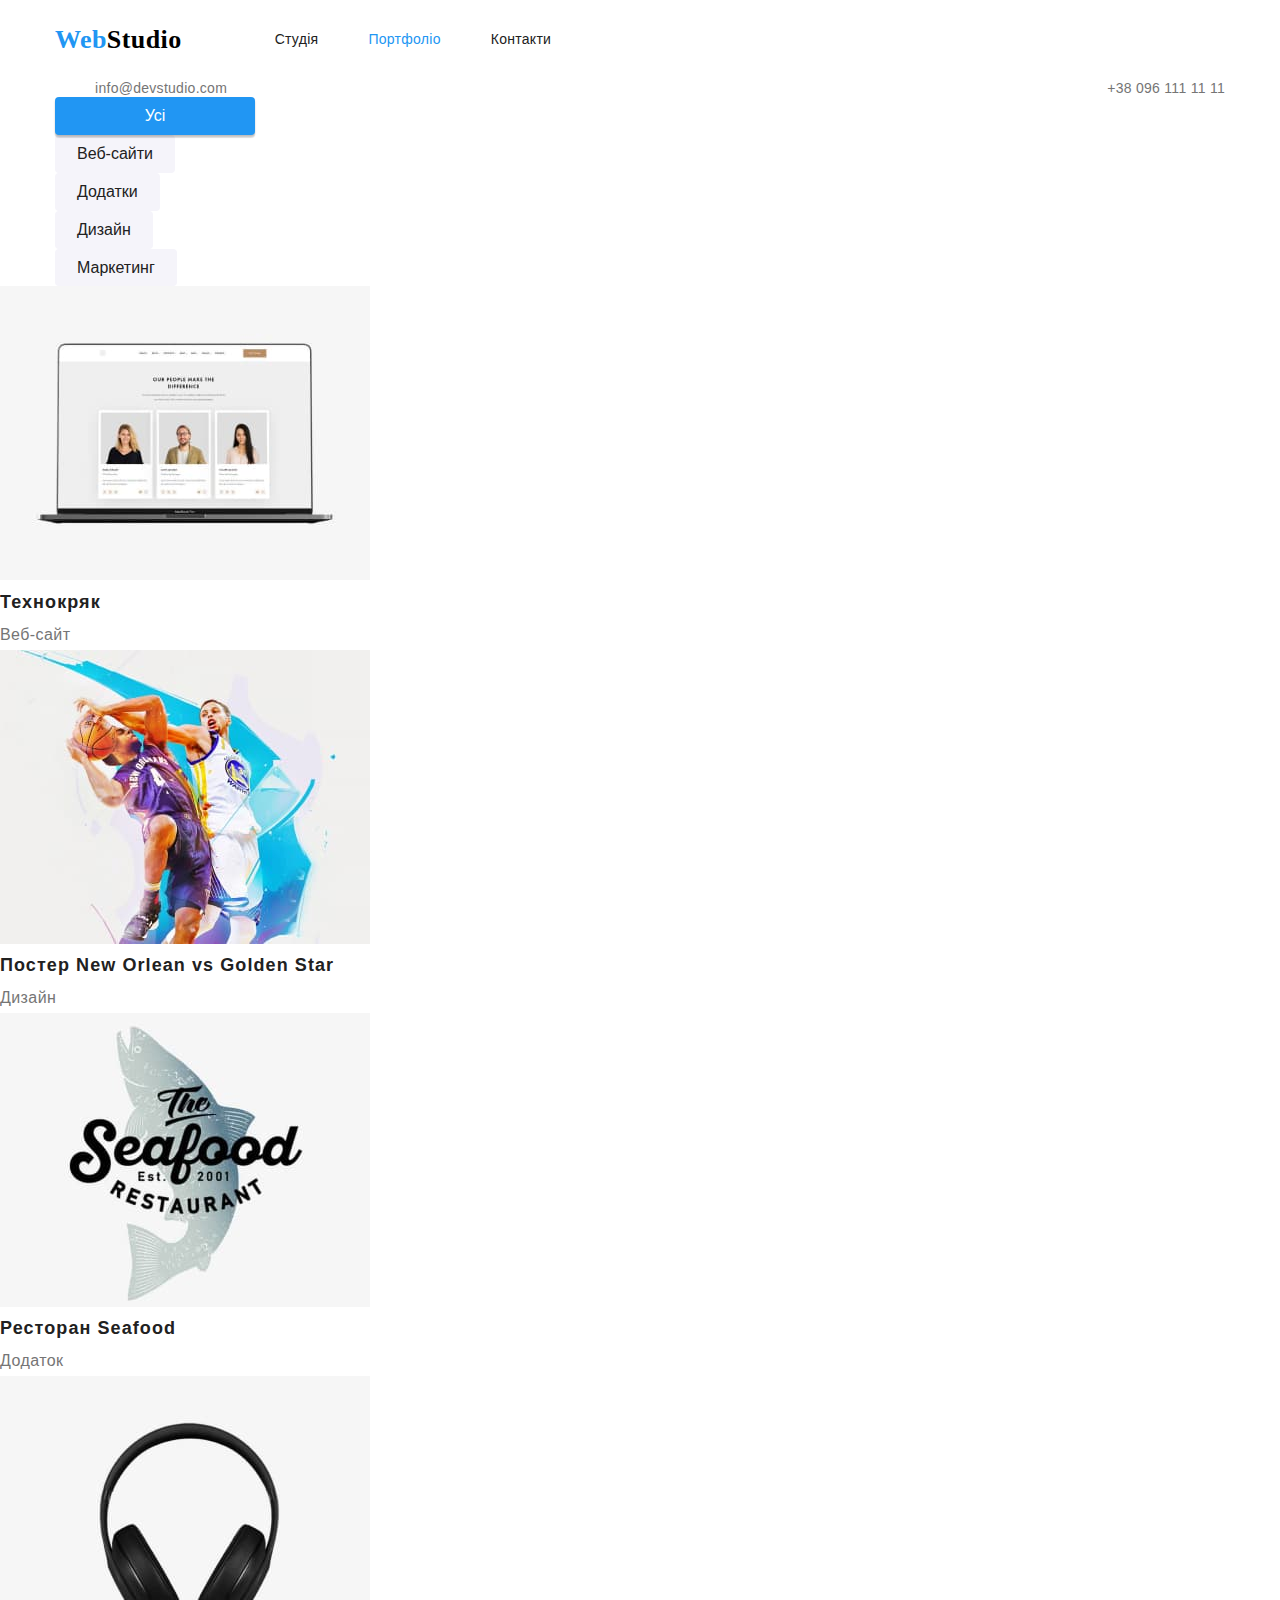
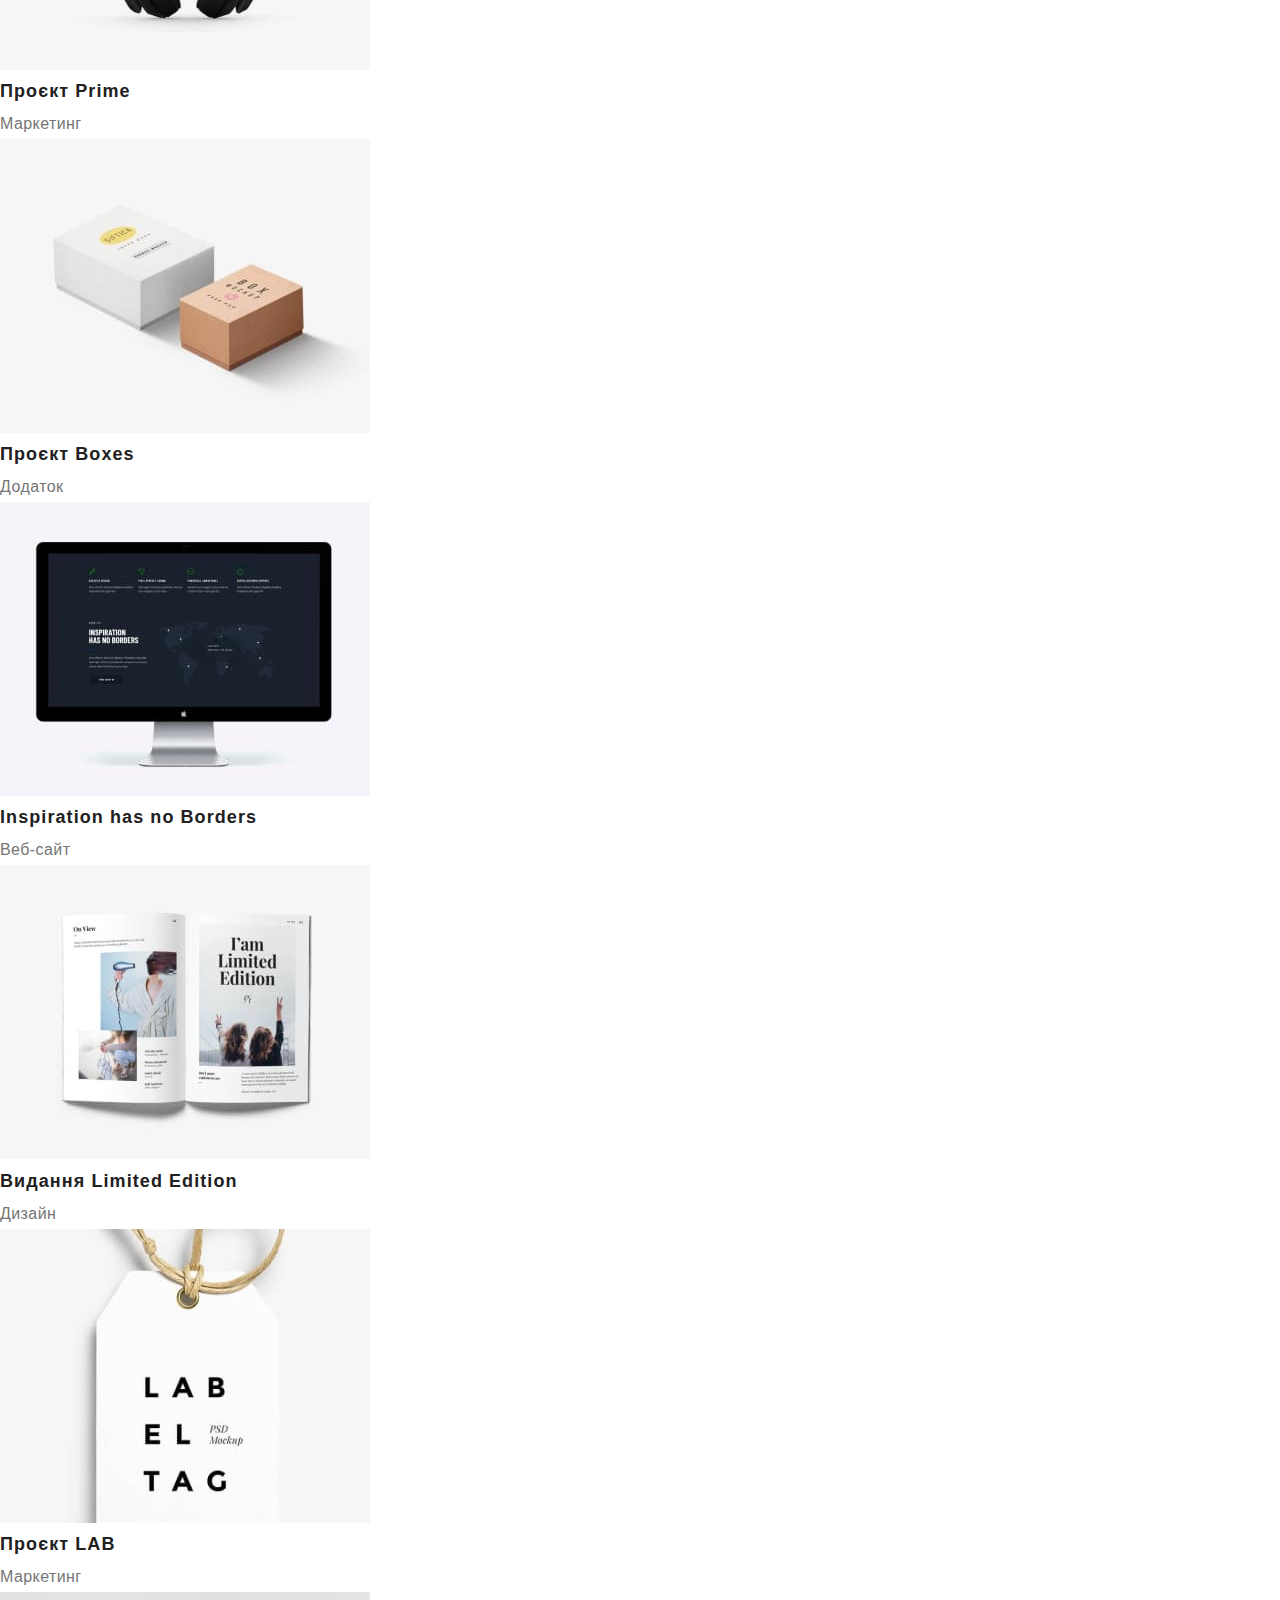
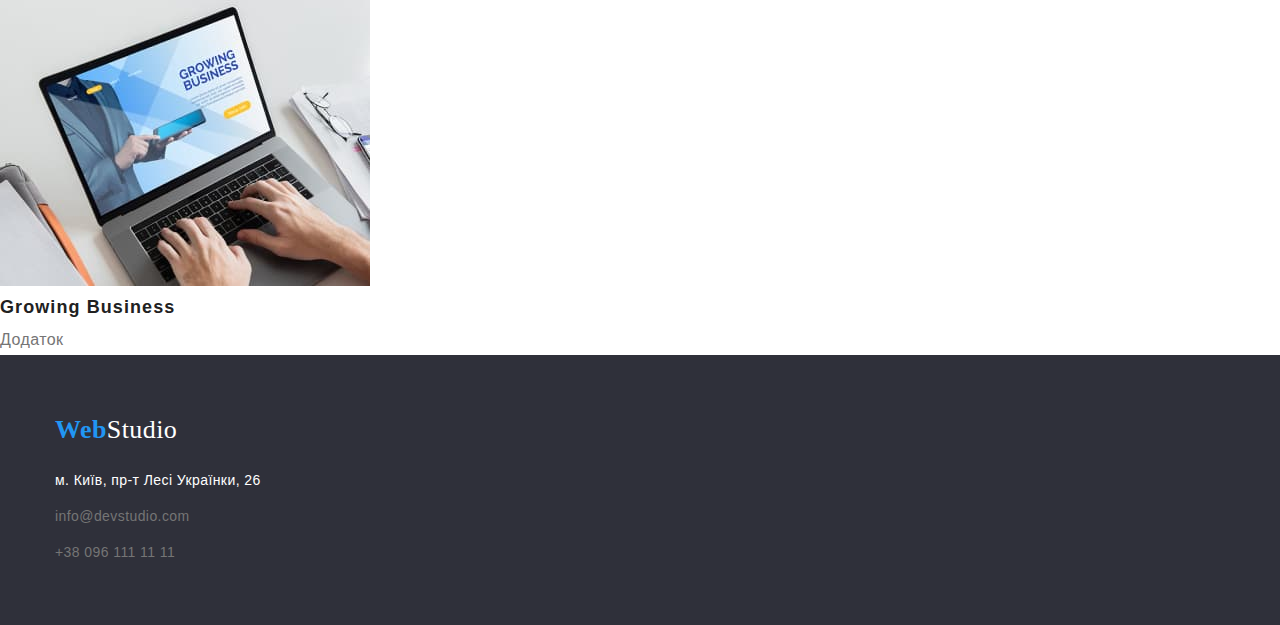
==== commit 4fd213dd: "correct pozition" ====
--- a/portfolio.html
+++ b/portfolio.html
@@ -19,149 +19,157 @@
   </head>
   <body>
     <!--header-->
-    <header class="container page-header">
-      <nav class="site-nav">
-        <a href="./index.html" class="logo"><span class="web">Web</span>Studio</a>
-        <ul class="site-nav-ul">
-          <li class="item"><a href="./index.html" class="link">Студія</a></li>
-          <li class="item"><a href="./portfolio.html" class="link current">Портфоліо</a></li>
-          <li class="item"><a href="#" class="link">Контакти</a></li>
+    <header class="page-header">
+      <div class="container">
+        <nav class="site-nav">
+          <a href="./index.html" class="logo"><span class="web">Web</span>Studio</a>
+          <ul class="site-nav-ul">
+            <li class="item"><a href="./index.html" class="link">Студія</a></li>
+            <li class="item"><a href="./portfolio.html" class="link current">Портфоліо</a></li>
+            <li class="item"><a href="#" class="link">Контакти</a></li>
+          </ul>
+        </nav>
+        <ul class="auth-nav">
+          <li class="item">
+            <a class="site-nav-contact" href="mailto:info@devstudio.com">info@devstudio.com</a>
+          </li>
+          <li class="item">
+            <a class="site-nav-contact" href="tel:+380961111111">+38 096 111 11 11</a>
+          </li>
         </ul>
-      </nav>
-      <ul class="auth-nav">
-        <li class="item">
-          <a class="site-nav-contact" href="mailto:info@devstudio.com">info@devstudio.com</a>
-        </li>
-        <li class="item">
-          <a class="site-nav-contact" href="tel:+380961111111">+38 096 111 11 11</a>
-        </li>
-      </ul>
+      </div>
     </header>
     <!--block1-->
     <main>
       <!--Filters-->
       <section>
-        <ul>
-          <li>
-            <button type="button" class="filter active">Усі</button>
-          </li>
-          <li>
-            <button type="button" class="filter">Веб-сайти</button>
-          </li>
-          <li>
-            <button type="button" class="filter">Додатки</button>
-          </li>
-          <li>
-            <button type="button" class="filter">Дизайн</button>
-          </li>
-          <li>
-            <button type="button" class="filter">Маркетинг</button>
-          </li>
-        </ul>
+        <div class="container">
+          <ul>
+            <li>
+              <button type="button" class="filter active">Усі</button>
+            </li>
+            <li>
+              <button type="button" class="filter">Веб-сайти</button>
+            </li>
+            <li>
+              <button type="button" class="filter">Додатки</button>
+            </li>
+            <li>
+              <button type="button" class="filter">Дизайн</button>
+            </li>
+            <li>
+              <button type="button" class="filter">Маркетинг</button>
+            </li>
+          </ul>
+        </div>
       </section>
       <!--Section Project-->
       <section>
-        <h1 class="visually-hidden">Проєкти</h1>
-        <ul>
-          <li>
-            <a href="" class="project-link">
-              <img src="./images/project1.jpg" alt="Технокряк" width="370" height="294" />
-              <h2 class="title-project">Технокряк</h2>
-              <p class="filter-project">Веб-сайт</p>
-            </a>
-          </li>
-          <li>
-            <a href="" class="project-link">
-              <img
-                src="./images/project2.jpg"
-                alt="Постер New Orlean vs Golden Star"
-                width="370"
-                height="294"
-              />
-              <h2 class="title-project">Постер New Orlean vs Golden Star</h2>
-              <p class="filter-project">Дизайн</p>
-            </a>
-          </li>
-          <li>
-            <a href="" class="project-link">
-              <img src="./images/project3.jpg" alt="Ресторан Seafood" width="370" height="294" />
-              <h2 class="title-project">Ресторан Seafood</h2>
-              <p class="filter-project">Додаток</p>
-            </a>
-          </li>
-          <li>
-            <a href="" class="project-link">
-              <img src="./images/project4.jpg" alt="Проєкт Prime" width="370" height="294" />
-              <h2 class="title-project">Проєкт Prime</h2>
-              <p class="filter-project">Маркетинг</p>
-            </a>
-          </li>
-          <li>
-            <a href="" class="project-link">
-              <img src="./images/project5.jpg" alt="Проєкт Boxes" width="370" height="294" />
-              <h2 class="title-project">Проєкт Boxes</h2>
-              <p class="filter-project">Додаток</p>
-            </a>
-          </li>
-          <li>
-            <a href="" class="project-link">
-              <img
-                src="./images/project6.jpg"
-                alt="Натхнення не має кордонів"
-                width="370"
-                height="294"
-              />
-              <h2 class="title-project">Inspiration has no Borders</h2>
-              <p class="filter-project">Веб-сайт</p>
-            </a>
-          </li>
-          <li>
-            <a href="" class="project-link">
-              <img
-                src="./images/project7.jpg"
-                alt="Видання Limited Edition"
-                width="370"
-                height="294"
-              />
-              <h2 class="title-project">Видання Limited Edition</h2>
-              <p class="filter-project">Дизайн</p>
-            </a>
-          </li>
-          <li>
-            <a href="" class="project-link">
-              <img src="./images/project8.jpg" alt="Проєкт LAB" width="370" height="294" />
-              <h2 class="title-project">Проєкт LAB</h2>
-              <p class="filter-project">Маркетинг</p>
-            </a>
-          </li>
-          <li>
-            <a href="" class="project-link">
-              <img src="./images/project9.jpg" alt="Зростаючий бізнес" width="370" height="294" />
-              <h2 class="title-project">Growing Business</h2>
-              <p class="filter-project">Додаток</p>
-            </a>
-          </li>
-        </ul>
+        <div class="conyainer">
+          <h1 class="visually-hidden">Проєкти</h1>
+          <ul>
+            <li>
+              <a href="" class="project-link">
+                <img src="./images/project1.jpg" alt="Технокряк" width="370" height="294" />
+                <h2 class="title-project">Технокряк</h2>
+                <p class="filter-project">Веб-сайт</p>
+              </a>
+            </li>
+            <li>
+              <a href="" class="project-link">
+                <img
+                  src="./images/project2.jpg"
+                  alt="Постер New Orlean vs Golden Star"
+                  width="370"
+                  height="294"
+                />
+                <h2 class="title-project">Постер New Orlean vs Golden Star</h2>
+                <p class="filter-project">Дизайн</p>
+              </a>
+            </li>
+            <li>
+              <a href="" class="project-link">
+                <img src="./images/project3.jpg" alt="Ресторан Seafood" width="370" height="294" />
+                <h2 class="title-project">Ресторан Seafood</h2>
+                <p class="filter-project">Додаток</p>
+              </a>
+            </li>
+            <li>
+              <a href="" class="project-link">
+                <img src="./images/project4.jpg" alt="Проєкт Prime" width="370" height="294" />
+                <h2 class="title-project">Проєкт Prime</h2>
+                <p class="filter-project">Маркетинг</p>
+              </a>
+            </li>
+            <li>
+              <a href="" class="project-link">
+                <img src="./images/project5.jpg" alt="Проєкт Boxes" width="370" height="294" />
+                <h2 class="title-project">Проєкт Boxes</h2>
+                <p class="filter-project">Додаток</p>
+              </a>
+            </li>
+            <li>
+              <a href="" class="project-link">
+                <img
+                  src="./images/project6.jpg"
+                  alt="Натхнення не має кордонів"
+                  width="370"
+                  height="294"
+                />
+                <h2 class="title-project">Inspiration has no Borders</h2>
+                <p class="filter-project">Веб-сайт</p>
+              </a>
+            </li>
+            <li>
+              <a href="" class="project-link">
+                <img
+                  src="./images/project7.jpg"
+                  alt="Видання Limited Edition"
+                  width="370"
+                  height="294"
+                />
+                <h2 class="title-project">Видання Limited Edition</h2>
+                <p class="filter-project">Дизайн</p>
+              </a>
+            </li>
+            <li>
+              <a href="" class="project-link">
+                <img src="./images/project8.jpg" alt="Проєкт LAB" width="370" height="294" />
+                <h2 class="title-project">Проєкт LAB</h2>
+                <p class="filter-project">Маркетинг</p>
+              </a>
+            </li>
+            <li>
+              <a href="" class="project-link">
+                <img src="./images/project9.jpg" alt="Зростаючий бізнес" width="370" height="294" />
+                <h2 class="title-project">Growing Business</h2>
+                <p class="filter-project">Додаток</p>
+              </a>
+            </li>
+          </ul>
+        </div>
       </section>
     </main>
     <!--Contacts-->
-    <footer class="container footer">
-      <a href="#" class="footer-logo"><span class="web">Web</span>Studio</a>
-      <address class="address">
-        <ul>
-          <li>
-            <a
-              href="https://goo.gl/maps/4DEPjrR7s4Dfj8Ng8"
-              target="_blank"
-              rel="noreferrer noopener nofollow"
-              class="footer-position"
-              >м. Київ, пр-т Лесі Українки, 26</a
-            >
-          </li>
-          <li><a href="mailto:info@devstudio.com" class="footer-link">info@devstudio.com</a></li>
-          <li><a href="tel:+380961111111" class="footer-link">+38 096 111 11 11</a></li>
-        </ul>
-      </address>
+    <footer class="footer">
+      <div class="container">
+        <a href="#" class="footer-logo"><span class="web">Web</span>Studio</a>
+        <address class="address">
+          <ul>
+            <li>
+              <a
+                href="https://goo.gl/maps/4DEPjrR7s4Dfj8Ng8"
+                target="_blank"
+                rel="noreferrer noopener nofollow"
+                class="footer-position"
+                >м. Київ, пр-т Лесі Українки, 26</a
+              >
+            </li>
+            <li><a href="mailto:info@devstudio.com" class="footer-link">info@devstudio.com</a></li>
+            <li><a href="tel:+380961111111" class="footer-link">+38 096 111 11 11</a></li>
+          </ul>
+        </address>
+      </div>
     </footer>
   </body>
 </html>
--- a/css/styles.css
+++ b/css/styles.css
@@ -53,30 +53,33 @@
   padding: 0;
 }
 
+li {
+  padding: 0;
+  margin: 0;
+  list-style: none;
+}
+.container {
+  margin: 0 auto;
+  width: 100%;
+  max-width: 1200px;
+  padding: 0 15px;
+}
+
+/* Header*/
+
 .page-header {
   display: flex;
-}
-/* .container {
-  width: 1200px;
-  padding: 0 15px;
-  margin: 0 auto;
-} */
-
-.container {
-  margin: 0 auto;
-  width: 1200px;
-  padding: 0 15px;
-}
-/* Site nav */
+  /* margin-left: auto; */
+}
+
 .site-nav {
   display: flex;
   align-items: center;
-  /* justify-content: space-between; */
-}
-
+  margin-left: auto;
+}
 .site-nav-ul {
   display: flex;
-  align-items: center;
+  /* align-items: center; */
   margin-left: 93px;
 }
 .site-nav .item + .item {
@@ -108,27 +111,26 @@
 }
 .auth-nav {
   display: flex;
+  margin-left: 40px;
+}
+.auth-nav .item + .item {
   margin-left: auto;
-  align-items: center;
-}
-.auth-nav .item + .item {
-  margin-left: 40px;
-  align-items: center;
+  /* align-items: center; */
 }
 
 .site-nav-contact {
+  color: var(--accent-color);
+  font-weight: 500;
+  line-height: 1.14;
+  letter-spacing: 0.02em;
+  text-decoration: none;
+  /* 
   flex-direction: row-reverse;
   display: block;
   align-items: flex-end;
-  justify-content: flex-end;
-}
-
-.site-nav-contact {
-  color: var(--accent-color);
-  font-weight: 500;
-  line-height: 1.14;
-  letter-spacing: 0.02em;
-  text-decoration: none;
+  justify-content: flex-end; */
+
+  /* outline: 2px solid tomato; */
 }
 
 .site-nav-contact:hover,
@@ -154,36 +156,31 @@
 
 /* Style Studio */
 
-li {
-  padding: 0;
-  margin: 0;
-  list-style: none;
-}
-
+.hero {
+  background-color: var(--bgr-footer);
+  text-align: center;
+  height: 400px; /* temporarily */
+}
 .title-one {
+  display: inline-block;
   margin-bottom: 30px;
+  margin-top: 60px;
+  margin-right: auto;
+  width: 696px;
   color: var(--primary-white-color);
   font-weight: 900;
   font-size: 44px;
   line-height: 1.36;
   text-align: center;
+  align-self: baseline;
   letter-spacing: 0.06em;
   text-transform: uppercase;
 }
-.hero {
-  background-color: var(--bgr-footer);
-  text-align: center;
-}
-.section {
-  padding-top: 94px;
-  outline: brown;
-  background: violet;
-}
-.container-two {
+
+.section-two {
   background-color: var(--bgr-section);
-  border-color: var(--button-second-color);
-  outline: brown;
-}
+}
+
 button.active {
   display: inline-block;
   min-width: 200px;
@@ -198,6 +195,7 @@
   text-align: center;
   cursor: pointer;
   font-family: Roboto, sans-serif;
+  nav-left: auto;
 }
 
 .button.active:hover,
@@ -372,11 +370,7 @@
   padding-top: 94px;
   padding-bottom: 94px;
 }
-/* .list {
-  list-style: none;
-  padding-left: 0;
-  margin: 0;
-} */
+
 .link {
   text-decoration: none;
   color: inherit;
@@ -387,3 +381,8 @@
   max-width: 100%;
   height: auto;
 } */
+/* .list {
+  list-style: none;
+  padding-left: 0;
+  margin: 0;
+} */
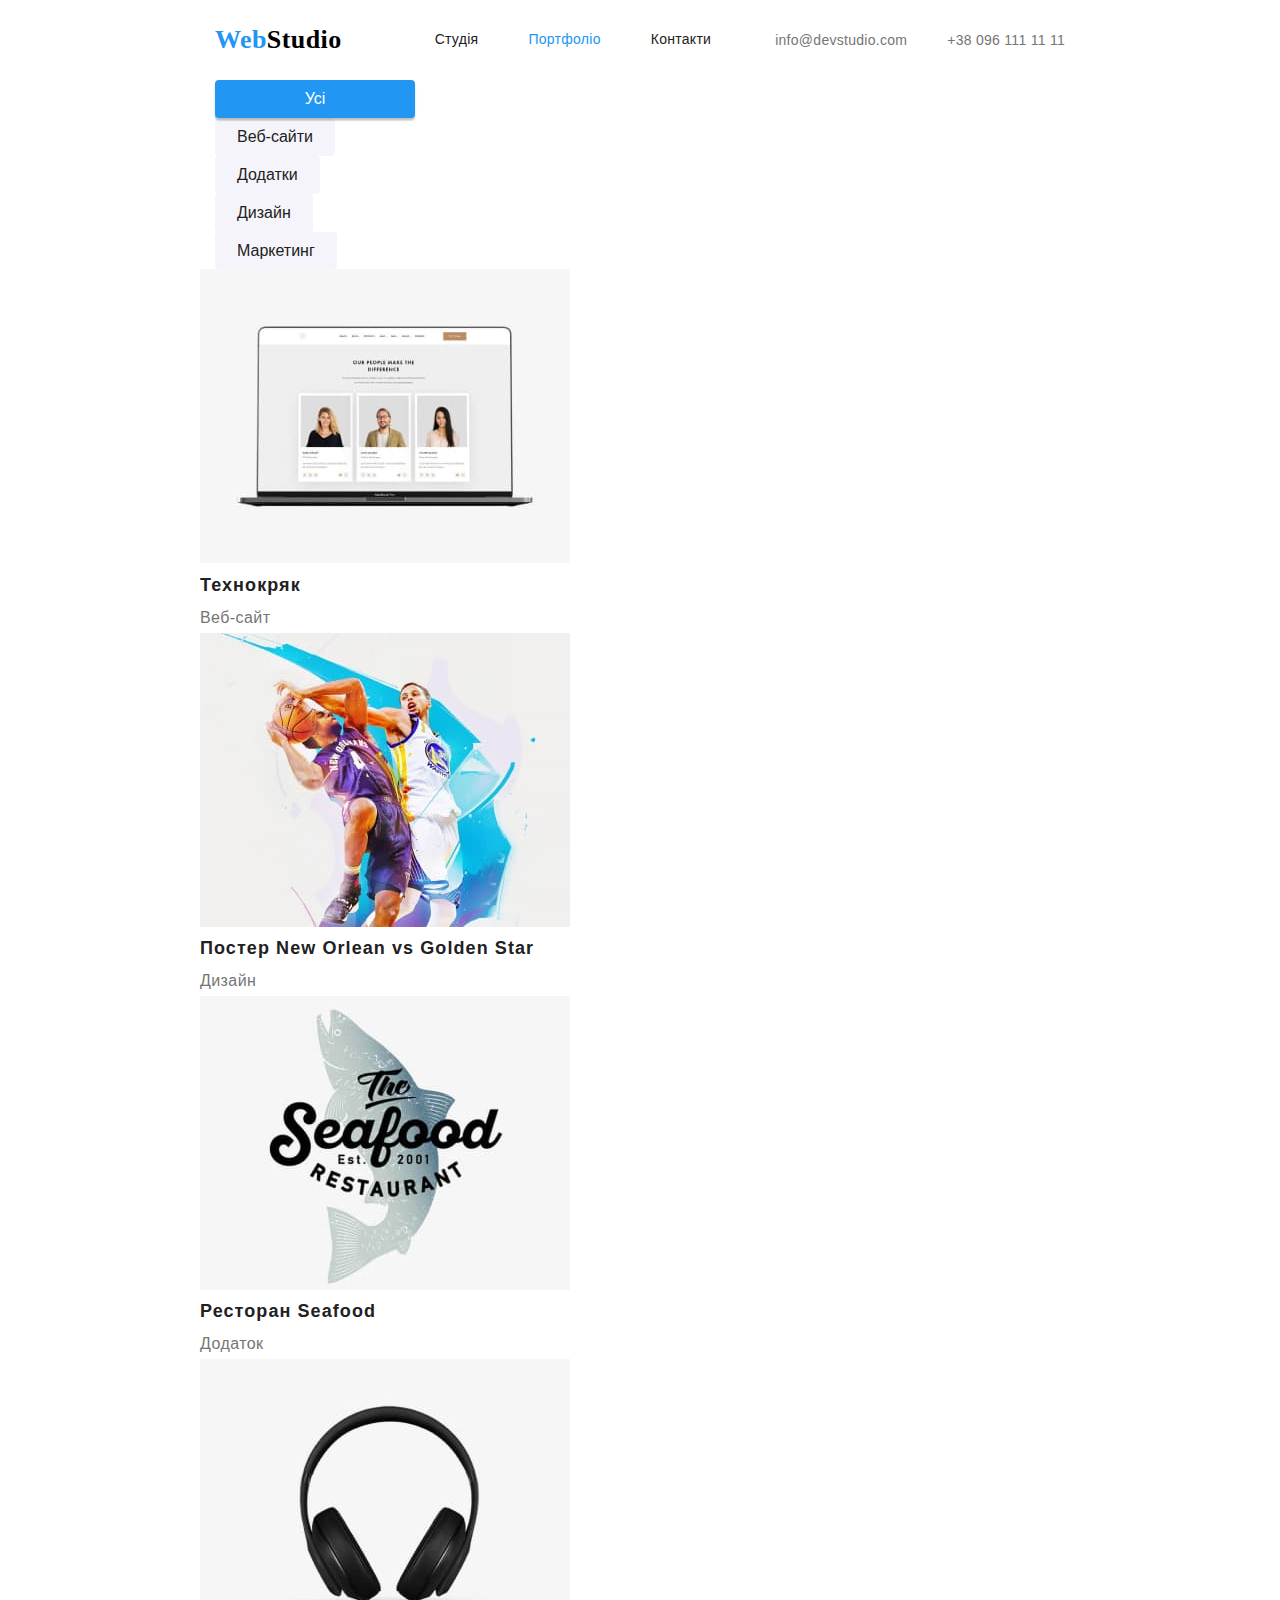
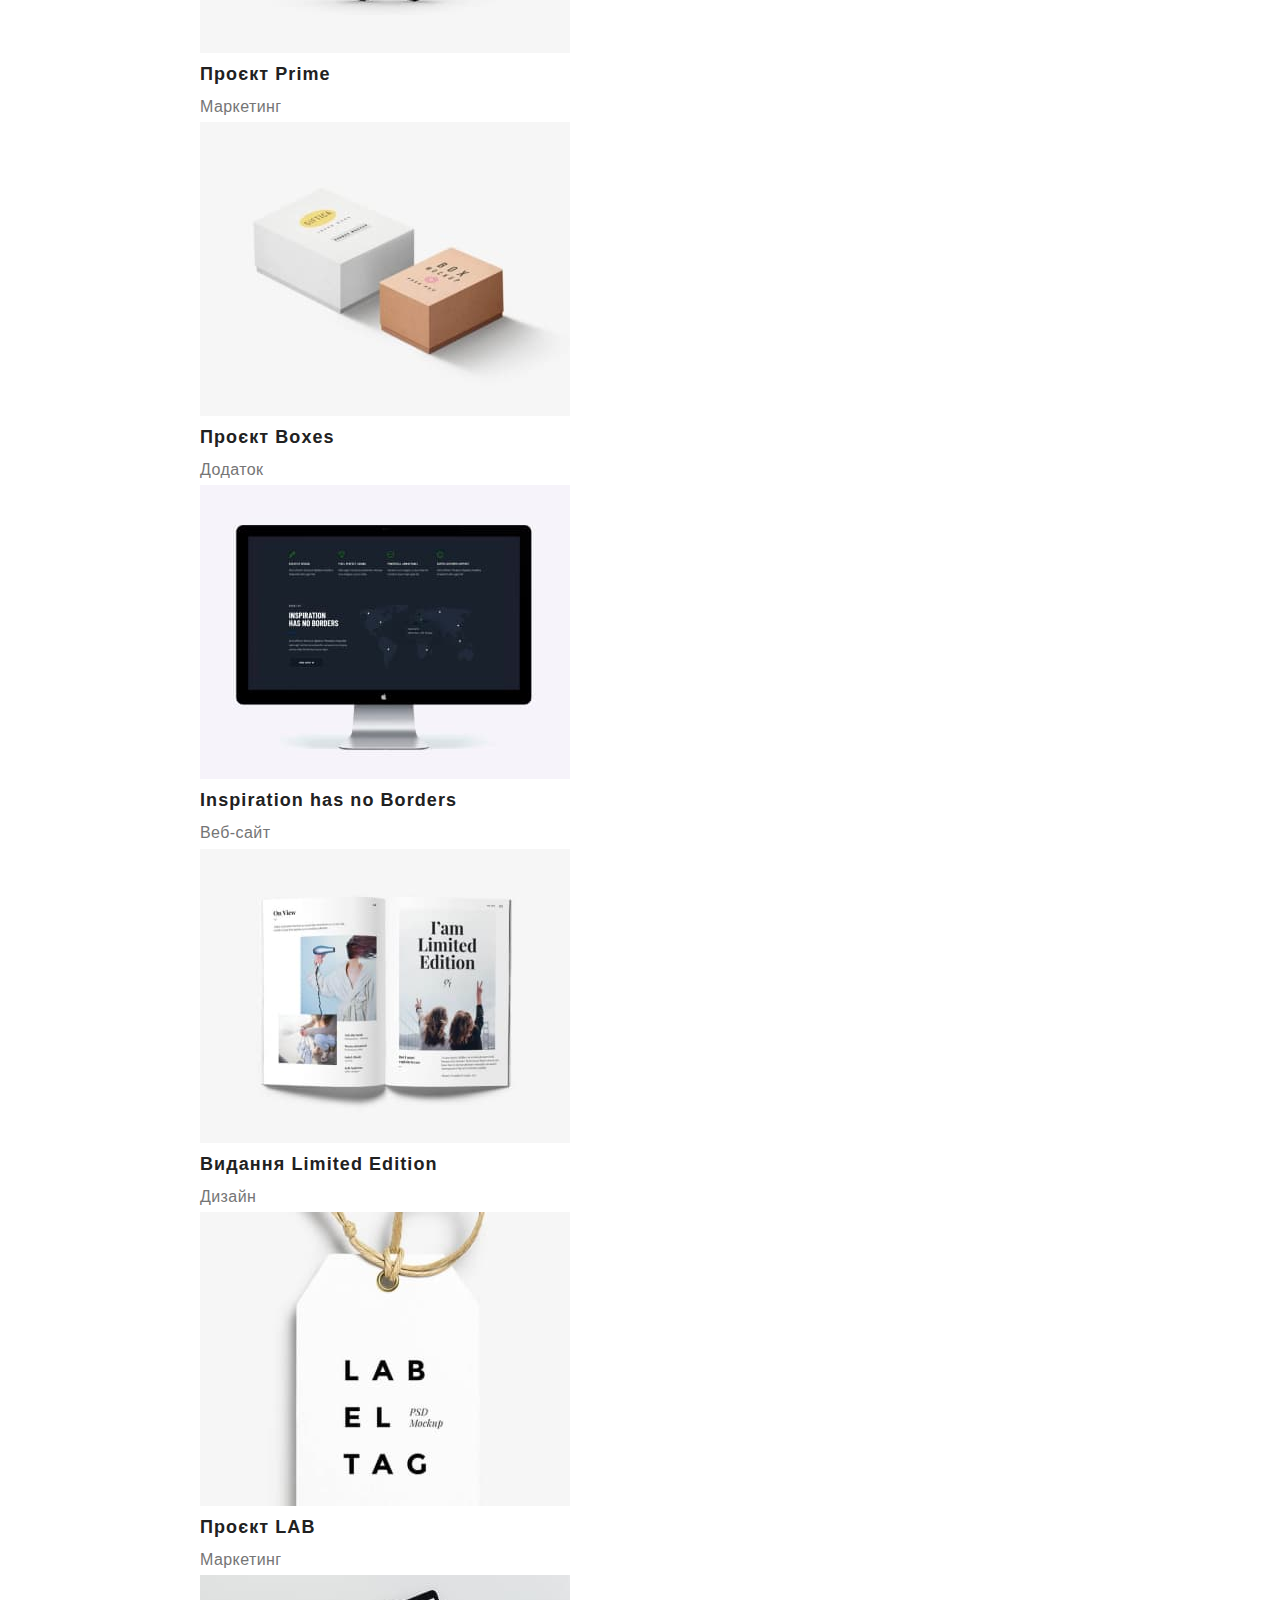
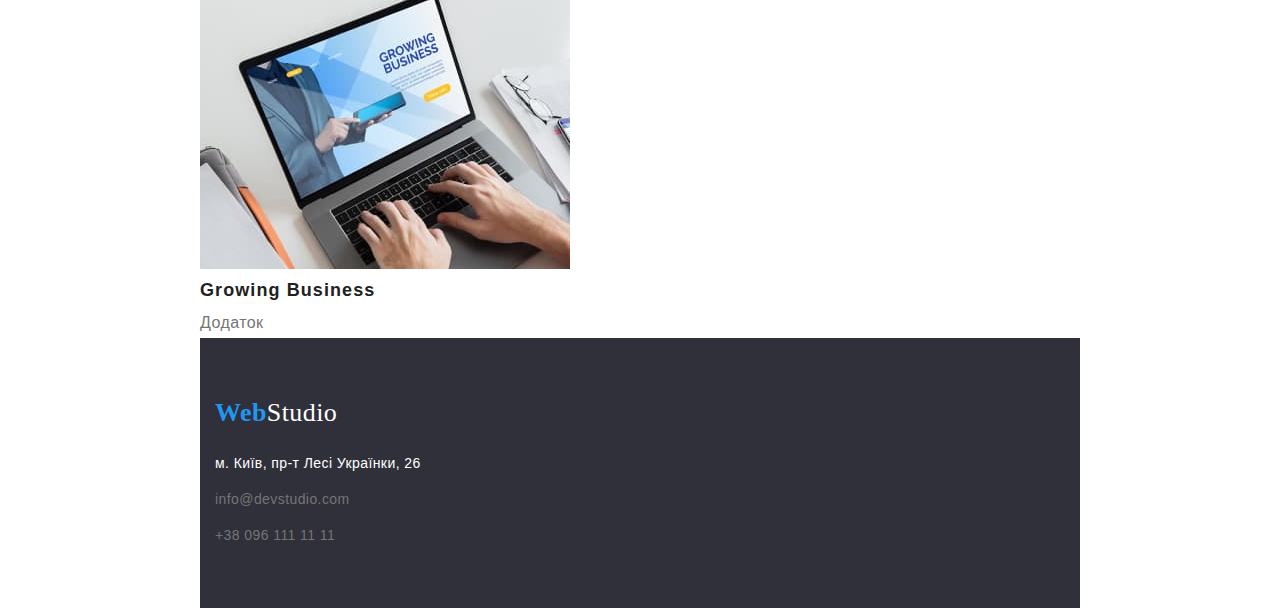
==== commit 677fde9c: "correct header" ====
--- a/portfolio.html
+++ b/portfolio.html
@@ -20,7 +20,7 @@
   <body>
     <!--header-->
     <header class="page-header">
-      <div class="container">
+      <div class="container main-nav">
         <nav class="site-nav">
           <a href="./index.html" class="logo"><span class="web">Web</span>Studio</a>
           <ul class="site-nav-ul">
--- a/css/styles.css
+++ b/css/styles.css
@@ -23,12 +23,14 @@
 }
 
 body {
+  margin: 0 auto;
+  padding: 0 200px;
+
   background-color: var(--primary-white-color);
   color: var(--accent-color);
   font-family: Roboto, sans-serif;
   font-size: 14px;
   letter-spacing: 0.03em;
-  margin: 0 auto;
 }
 .visually-hidden {
   position: absolute;
@@ -56,6 +58,7 @@
 li {
   padding: 0;
   margin: 0;
+
   list-style: none;
 }
 .container {
@@ -69,20 +72,24 @@
 
 .page-header {
   display: flex;
-  /* margin-left: auto; */
+  margin-left: auto;
+}
+.main-nav {
+  display: flex;
+  align-items: center;
 }
 
 .site-nav {
   display: flex;
   align-items: center;
-  margin-left: auto;
 }
 .site-nav-ul {
   display: flex;
   /* align-items: center; */
   margin-left: 93px;
 }
-.site-nav .item + .item {
+
+.site-nav-ul .item + .item {
   margin-left: 50px;
 }
 
@@ -111,11 +118,10 @@
 }
 .auth-nav {
   display: flex;
+  margin-left: auto;
+}
+.auth-nav .item + .item {
   margin-left: 40px;
-}
-.auth-nav .item + .item {
-  margin-left: auto;
-  /* align-items: center; */
 }
 
 .site-nav-contact {
@@ -157,22 +163,26 @@
 /* Style Studio */
 
 .hero {
+  text-align: center;
+  padding: 200px 252px;
+  width: 1600px;
+
   background-color: var(--bgr-footer);
-  text-align: center;
-  height: 400px; /* temporarily */
-}
+}
+
 .title-one {
-  display: inline-block;
+  display: block;
   margin-bottom: 30px;
-  margin-top: 60px;
   margin-right: auto;
+  margin-left: auto;
   width: 696px;
+  align-self: baseline;
+
   color: var(--primary-white-color);
   font-weight: 900;
   font-size: 44px;
   line-height: 1.36;
   text-align: center;
-  align-self: baseline;
   letter-spacing: 0.06em;
   text-transform: uppercase;
 }
@@ -184,8 +194,10 @@
 button.active {
   display: inline-block;
   min-width: 200px;
+  padding: 10px 24px;
+  nav-left: auto;
+
   box-shadow: 0px 4px 4px var(--button-shadow);
-  padding: 10px 24px;
   border-radius: 4px;
   color: var(--primary-white-color);
   background-color: var(--button-link-color);
@@ -195,7 +207,6 @@
   text-align: center;
   cursor: pointer;
   font-family: Roboto, sans-serif;
-  nav-left: auto;
 }
 
 .button.active:hover,
@@ -208,11 +219,12 @@
 }
 
 .title-benefits {
+  margin-bottom: 10px;
+
   color: var(--primary-text-color);
   font-weight: 700;
   font-size: 14px;
   line-height: 1.14;
-  margin-bottom: 10px;
 }
 
 .text-benefits {
@@ -222,25 +234,28 @@
 }
 
 .title-work {
+  text-align: center;
+  margin-bottom: 50px;
+  text-align: center;
+
   color: var(--primary-text-color);
   font-weight: 700;
   font-size: 36px;
   line-height: 1.17x;
-  text-align: center;
-  margin-bottom: 50px;
-  text-align: center;
 }
 .section-command {
-  background: var(--button-second-color);
   padding-top: 94px;
   padding-bottom: 94px;
+
+  background: var(--button-second-color);
 }
 .command {
+  text-align: center;
+
   color: var(--primary-text-color);
   font-weight: 700;
   font-size: 36px;
   line-height: 1.17;
-  text-align: center;
 }
 
 .command-li {
@@ -264,17 +279,20 @@
 .filter {
   padding: 6px 22px;
   border-radius: 4px;
+  text-align: center;
+
   color: var(--primary-text-color);
   background-color: var(--button-second-color);
   font-weight: 500;
   font-size: 16px;
   line-height: 1.62;
-  text-align: center;
   cursor: pointer;
   font-family: inherit;
 }
 .filter.active {
   padding: 6px 22px;
+  text-align: center;
+
   box-shadow: 0px 3px 1px rgba(0, 0, 0, 0.1), 0px 1px 2px rgba(0, 0, 0, 0.08),
     0px 2px 2px rgba(0, 0, 0, 0.12);
   border-radius: 4px;
@@ -283,7 +301,6 @@
   font-weight: 500;
   font-size: 16px;
   line-height: 1.62;
-  text-align: center;
   cursor: pointer;
 }
 
@@ -321,29 +338,33 @@
   display: inline-block;
   width: 145px;
   height: 31px;
+  padding-top: 60px;
+
   color: var(--primary-white-color);
   font-family: Raleway;
   font-size: 26px;
   line-height: 1.19;
   text-decoration: none;
-  padding-top: 60px;
 }
 .footer-position,
 .footer-link {
   display: inline-block;
+
   color: var(--primary-white-color);
   font-size: 14px;
   line-height: 1.71;
   text-decoration: none;
 }
 .footer-link {
+  padding-top: 12px;
+
   color: var(--footer-main-color);
   text-decoration: none;
-  padding-top: 12px;
 }
 .address {
   padding-top: 28px;
   padding-bottom: 60px;
+
   font-style: normal;
 }
 .adress .li {
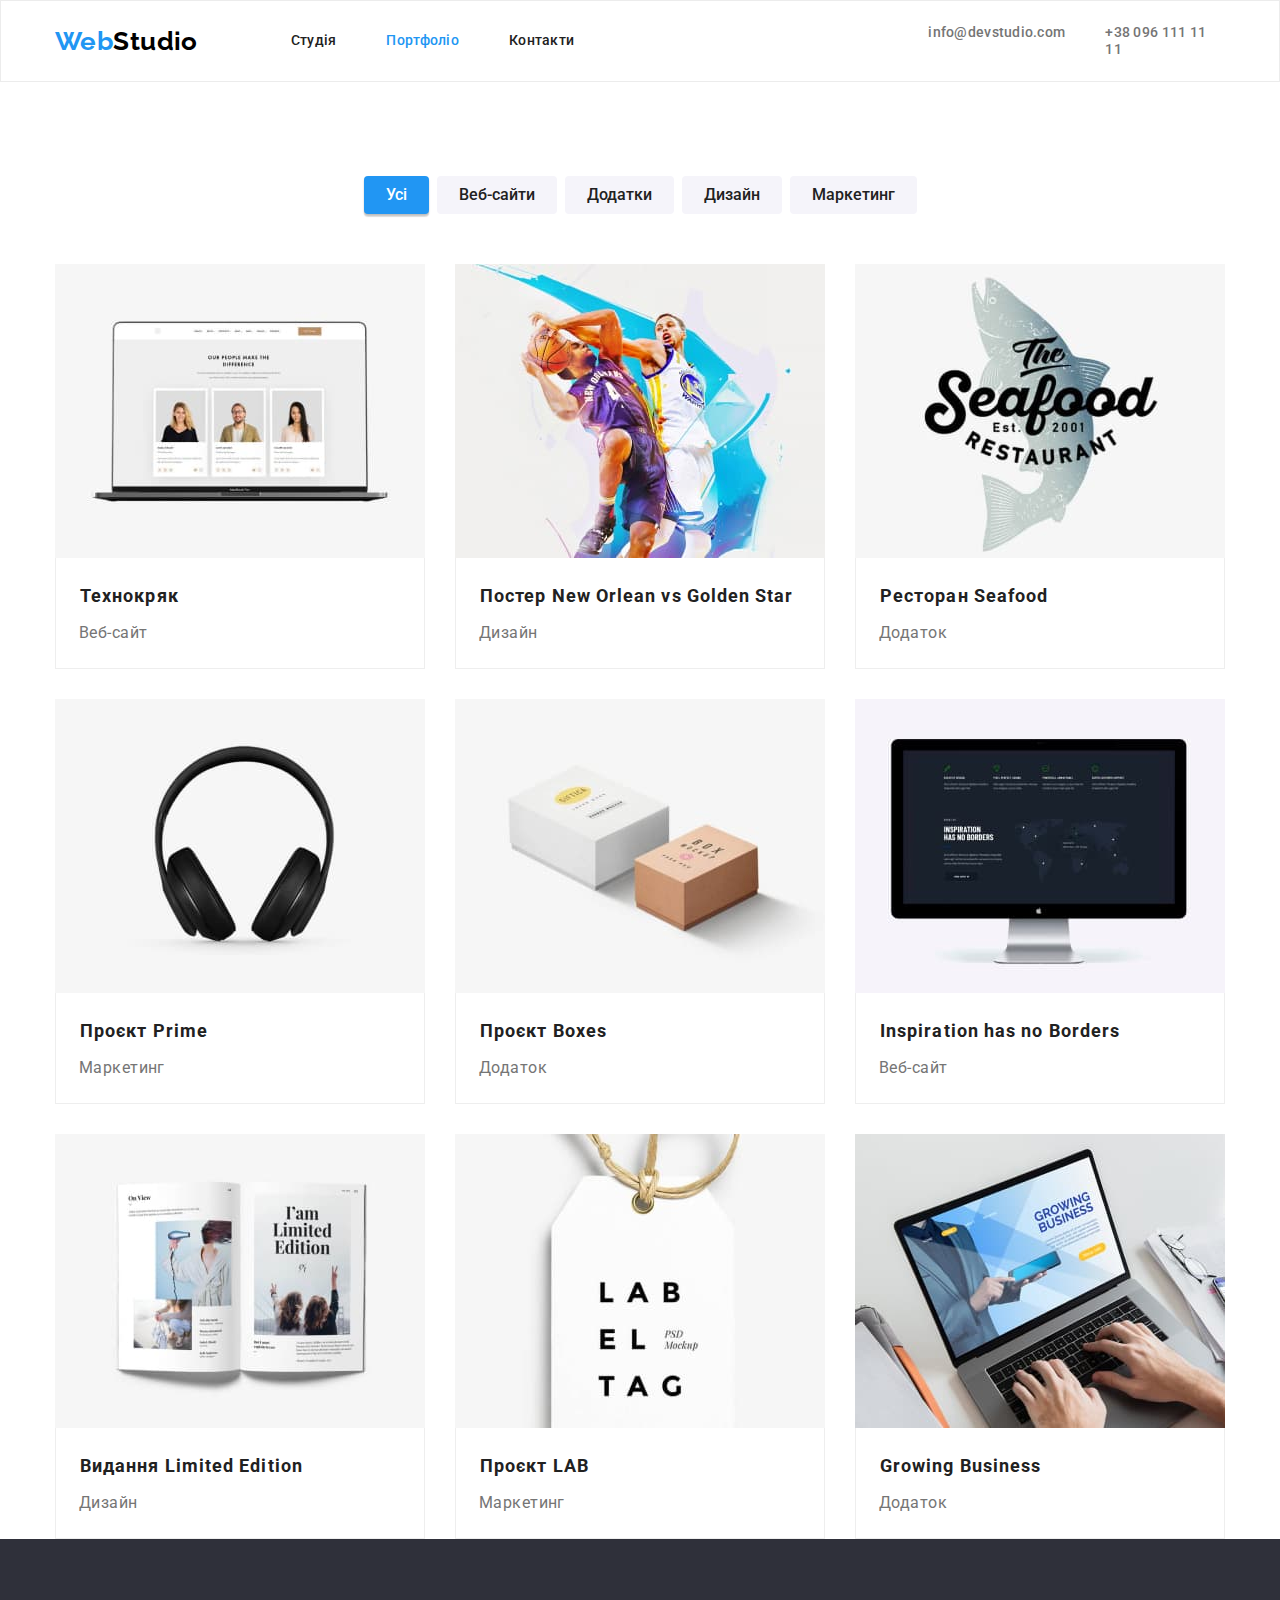
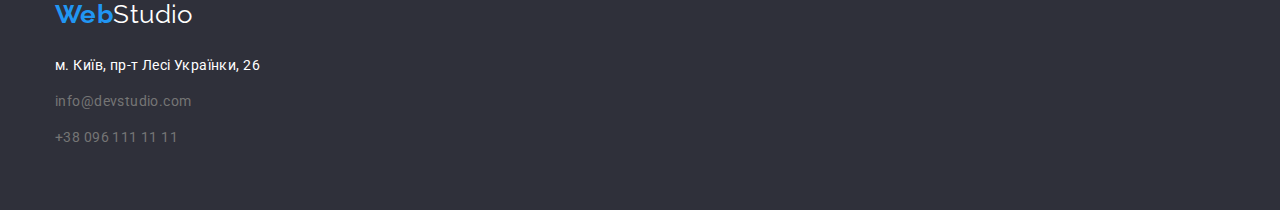
==== commit 00c6425b: "positioning section" ====
--- a/portfolio.html
+++ b/portfolio.html
@@ -8,8 +8,8 @@
     <link rel="preconnect" href="https://fonts.googleapis.com" />
     <link rel="preconnect" href="https://fonts.gstatic.com" crossorigin />
     <link
+      href="https://fonts.googleapis.com/css2?family=Raleway:wght@700&family=Roboto:wght@400;500;700;900&display=swap"
       rel="stylesheet"
-      href="https://cdnjs.cloudflare.com/ajax/libs/modern-normalize/1.1.0/modern-normalize.min.css"
     />
     <link
       rel="stylesheet"
@@ -44,9 +44,9 @@
       <!--Filters-->
       <section>
         <div class="container">
-          <ul>
+          <ul class="button-filter">
             <li>
-              <button type="button" class="filter active">Усі</button>
+              <button type="button" class="filter-active">Усі</button>
             </li>
             <li>
               <button type="button" class="filter">Веб-сайти</button>
@@ -65,9 +65,9 @@
       </section>
       <!--Section Project-->
       <section>
-        <div class="conyainer">
+        <div class="container">
           <h1 class="visually-hidden">Проєкти</h1>
-          <ul>
+          <ul class="project-list">
             <li>
               <a href="" class="project-link">
                 <img src="./images/project1.jpg" alt="Технокряк" width="370" height="294" />
--- a/css/styles.css
+++ b/css/styles.css
@@ -20,11 +20,11 @@
   --bgr-section: #f5f5f5;
   --button-shadow: rgba(0, 0, 0, 0.15);
   --border-container: #ececec;
+  --border-project: #eeeeee;
 }
 
 body {
   margin: 0 auto;
-  padding: 0 200px;
 
   background-color: var(--primary-white-color);
   color: var(--accent-color);
@@ -61,6 +61,13 @@
 
   list-style: none;
 }
+
+img {
+  display: block;
+  max-width: 100%;
+  height: auto;
+}
+
 .container {
   margin: 0 auto;
   width: 100%;
@@ -73,10 +80,12 @@
 .page-header {
   display: flex;
   margin-left: auto;
+  border: 1px solid var(--border-container);
 }
 .main-nav {
   display: flex;
   align-items: center;
+  gap: 354px;
 }
 
 .site-nav {
@@ -85,7 +94,7 @@
 }
 .site-nav-ul {
   display: flex;
-  /* align-items: center; */
+  align-items: center;
   margin-left: 93px;
 }
 
@@ -130,13 +139,6 @@
   line-height: 1.14;
   letter-spacing: 0.02em;
   text-decoration: none;
-  /* 
-  flex-direction: row-reverse;
-  display: block;
-  align-items: flex-end;
-  justify-content: flex-end; */
-
-  /* outline: 2px solid tomato; */
 }
 
 .site-nav-contact:hover,
@@ -164,8 +166,7 @@
 
 .hero {
   text-align: center;
-  padding: 200px 252px;
-  width: 1600px;
+  padding: 200px 0;
 
   background-color: var(--bgr-footer);
 }
@@ -187,11 +188,7 @@
   text-transform: uppercase;
 }
 
-.section-two {
-  background-color: var(--bgr-section);
-}
-
-button.active {
+.button-active {
   display: inline-block;
   min-width: 200px;
   padding: 10px 24px;
@@ -209,11 +206,21 @@
   font-family: Roboto, sans-serif;
 }
 
-.button.active:hover,
-.button.active:focus {
+.button-active:hover,
+.button-active:focus {
   background-color: var(--button-active);
 }
 
+.section-two {
+  background-color: var(--bgr-section);
+  padding-top: 94px;
+  padding-bottom: 118px;
+}
+
+.section-two-list {
+  display: flex;
+  gap: 30px;
+}
 .title-invisible {
   color: transparent;
 }
@@ -233,24 +240,34 @@
   line-height: 1.71;
 }
 
+.section-three {
+  background-color: var(--bgr-section);
+  padding-bottom: 94px;
+}
+.section-three-list {
+  background-color: var(--bgr-section);
+  display: flex;
+  gap: 30px;
+}
 .title-work {
   text-align: center;
   margin-bottom: 50px;
   text-align: center;
-
+  background-color: var(--bgr-section);
   color: var(--primary-text-color);
   font-weight: 700;
   font-size: 36px;
   line-height: 1.17x;
 }
 .section-command {
+  padding-bottom: 94px;
+
+  background: var(--button-second-color);
+}
+.command {
+  text-align: center;
   padding-top: 94px;
-  padding-bottom: 94px;
-
-  background: var(--button-second-color);
-}
-.command {
-  text-align: center;
+  padding-bottom: 50px;
 
   color: var(--primary-text-color);
   font-weight: 700;
@@ -258,6 +275,11 @@
   line-height: 1.17;
 }
 
+.section-command-ul {
+  display: flex;
+  gap: 30px;
+}
+
 .command-li {
   background-color: var(--primary-white-color);
 }
@@ -266,15 +288,29 @@
   font-weight: 500;
   font-size: 16px;
   line-height: 1.19;
+  padding-top: 30px;
+  padding-bottom: 10px;
+  text-align: center;
 }
 
 .filter-command {
   color: var(--accent-color);
   font-size: 16px;
   line-height: 1.19;
+  padding-bottom: 10px;
+  text-align: center;
 }
 
 /* Style Portfolio */
+
+.button-filter {
+  display: flex;
+  align-items: center;
+  justify-content: center;
+  gap: 8px;
+  padding-top: 94px;
+  padding-bottom: 50px;
+}
 
 .filter {
   padding: 6px 22px;
@@ -289,10 +325,9 @@
   cursor: pointer;
   font-family: inherit;
 }
-.filter.active {
+.filter-active {
+  text-align: center;
   padding: 6px 22px;
-  text-align: center;
-
   box-shadow: 0px 3px 1px rgba(0, 0, 0, 0.1), 0px 1px 2px rgba(0, 0, 0, 0.08),
     0px 2px 2px rgba(0, 0, 0, 0.12);
   border-radius: 4px;
@@ -311,21 +346,34 @@
 }
 
 .title-project {
+  padding: 20px 24px 4px;
   color: var(--primary-text-color);
   font-weight: 700;
   font-size: 18px;
   line-height: 2;
   letter-spacing: 0.06em;
   text-decoration: none;
+  border-left: 1px solid var(--border-project);
+  border-right: 1px solid var(--border-project);
 }
 
 .filter-project {
+  padding: 0px 23px 20px;
   color: var(--accent-color);
   font-size: 16px;
   line-height: 1.88;
   text-decoration: none;
-}
-
+  border-left: 1px solid var(--border-project);
+  border-right: 1px solid var(--border-project);
+  border-bottom: 1px solid var(--border-project);
+}
+
+.project-list {
+  display: flex;
+  gap: 30px;
+  flex-wrap: wrap;
+  flex-basis: calc((100% - 60px / 3));
+}
 .project-link {
   text-decoration: none;
 }
@@ -396,12 +444,7 @@
   text-decoration: none;
   color: inherit;
 }
-/* 
-img {
-  display: block;
-  max-width: 100%;
-  height: auto;
-} */
+
 /* .list {
   list-style: none;
   padding-left: 0;
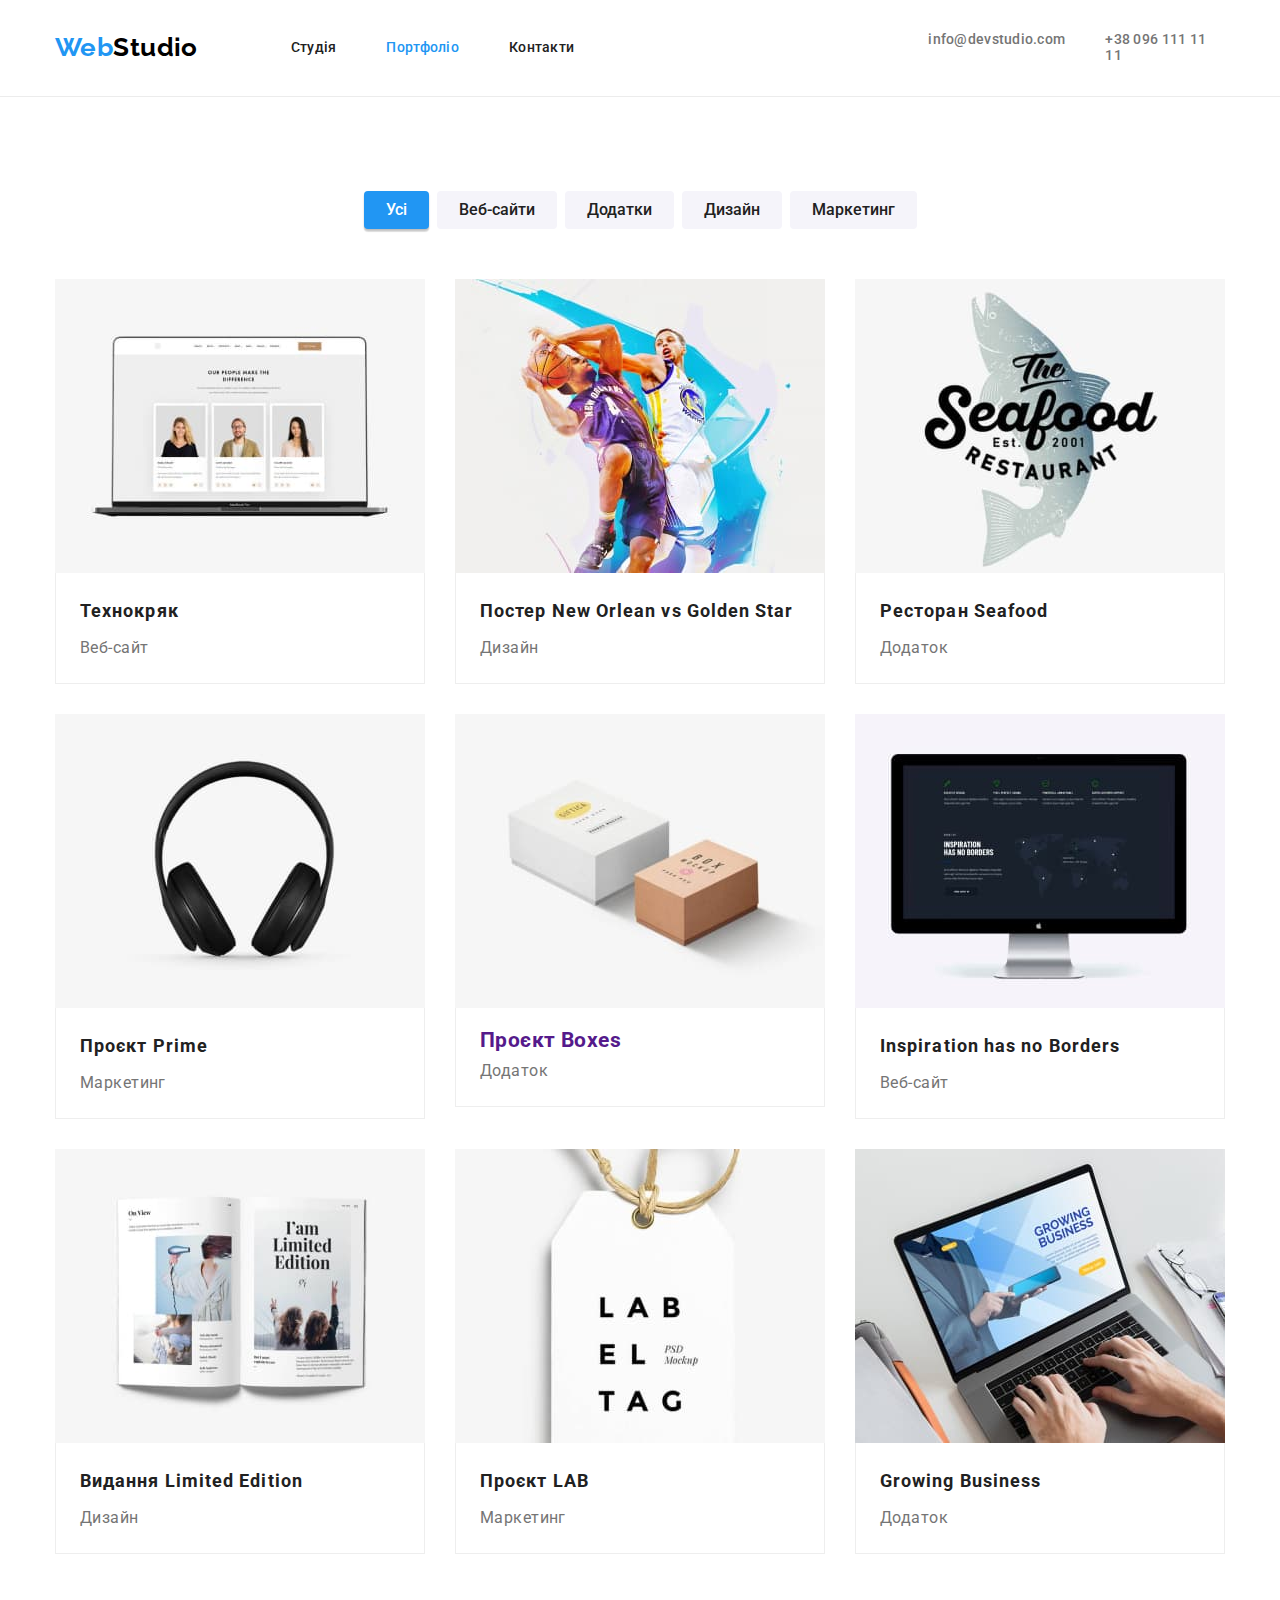
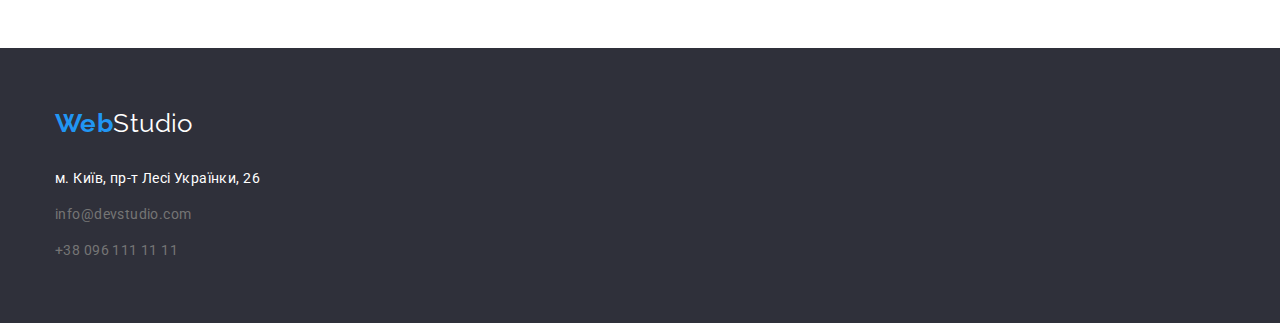
==== commit a1e178f9: "Mentor comments corrected" ====
--- a/portfolio.html
+++ b/portfolio.html
@@ -42,7 +42,7 @@
     <!--block1-->
     <main>
       <!--Filters-->
-      <section>
+      <section class="section-filter">
         <div class="container">
           <ul class="button-filter">
             <li>
@@ -61,18 +61,15 @@
               <button type="button" class="filter">Маркетинг</button>
             </li>
           </ul>
-        </div>
-      </section>
-      <!--Section Project-->
-      <section>
-        <div class="container">
           <h1 class="visually-hidden">Проєкти</h1>
           <ul class="project-list">
             <li>
               <a href="" class="project-link">
                 <img src="./images/project1.jpg" alt="Технокряк" width="370" height="294" />
-                <h2 class="title-project">Технокряк</h2>
-                <p class="filter-project">Веб-сайт</p>
+                <div class="content-project">
+                  <h2 class="title-project">Технокряк</h2>
+                  <p class="filter-project">Веб-сайт</p>
+                </div>
               </a>
             </li>
             <li>
@@ -83,29 +80,37 @@
                   width="370"
                   height="294"
                 />
-                <h2 class="title-project">Постер New Orlean vs Golden Star</h2>
-                <p class="filter-project">Дизайн</p>
+                <div class="content-project">
+                  <h2 class="title-project">Постер New Orlean vs Golden Star</h2>
+                  <p class="filter-project">Дизайн</p>
+                </div>
               </a>
             </li>
             <li>
               <a href="" class="project-link">
                 <img src="./images/project3.jpg" alt="Ресторан Seafood" width="370" height="294" />
-                <h2 class="title-project">Ресторан Seafood</h2>
-                <p class="filter-project">Додаток</p>
+                <div class="content-project">
+                  <h2 class="title-project">Ресторан Seafood</h2>
+                  <p class="filter-project">Додаток</p>
+                </div>
               </a>
             </li>
             <li>
               <a href="" class="project-link">
                 <img src="./images/project4.jpg" alt="Проєкт Prime" width="370" height="294" />
-                <h2 class="title-project">Проєкт Prime</h2>
-                <p class="filter-project">Маркетинг</p>
+                <div class="content-project">
+                  <h2 class="title-project">Проєкт Prime</h2>
+                  <p class="filter-project">Маркетинг</p>
+                </div>
               </a>
             </li>
             <li>
               <a href="" class="project-link">
                 <img src="./images/project5.jpg" alt="Проєкт Boxes" width="370" height="294" />
-                <h2 class="title-project">Проєкт Boxes</h2>
-                <p class="filter-project">Додаток</p>
+                <div class="content-project">
+                  <h2 class="title -project">Проєкт Boxes</h2>
+                  <p class="filter-project">Додаток</p>
+                </div>
               </a>
             </li>
             <li>
@@ -116,8 +121,10 @@
                   width="370"
                   height="294"
                 />
-                <h2 class="title-project">Inspiration has no Borders</h2>
-                <p class="filter-project">Веб-сайт</p>
+                <div class="content-project">
+                  <h2 class="title-project">Inspiration has no Borders</h2>
+                  <p class="filter-project">Веб-сайт</p>
+                </div>
               </a>
             </li>
             <li>
@@ -128,22 +135,28 @@
                   width="370"
                   height="294"
                 />
-                <h2 class="title-project">Видання Limited Edition</h2>
-                <p class="filter-project">Дизайн</p>
+                <div class="content-project">
+                  <h2 class="title-project">Видання Limited Edition</h2>
+                  <p class="filter-project">Дизайн</p>
+                </div>
               </a>
             </li>
             <li>
               <a href="" class="project-link">
                 <img src="./images/project8.jpg" alt="Проєкт LAB" width="370" height="294" />
-                <h2 class="title-project">Проєкт LAB</h2>
-                <p class="filter-project">Маркетинг</p>
+                <div class="content-project">
+                  <h2 class="title-project">Проєкт LAB</h2>
+                  <p class="filter-project">Маркетинг</p>
+                </div>
               </a>
             </li>
             <li>
               <a href="" class="project-link">
                 <img src="./images/project9.jpg" alt="Зростаючий бізнес" width="370" height="294" />
-                <h2 class="title-project">Growing Business</h2>
-                <p class="filter-project">Додаток</p>
+                <div class="content-project">
+                  <h2 class="title-project">Growing Business</h2>
+                  <p class="filter-project">Додаток</p>
+                </div>
               </a>
             </li>
           </ul>
@@ -155,8 +168,8 @@
       <div class="container">
         <a href="#" class="footer-logo"><span class="web">Web</span>Studio</a>
         <address class="address">
-          <ul>
-            <li>
+          <ul class="adress-ul">
+            <li class="adress-item">
               <a
                 href="https://goo.gl/maps/4DEPjrR7s4Dfj8Ng8"
                 target="_blank"
@@ -165,8 +178,12 @@
                 >м. Київ, пр-т Лесі Українки, 26</a
               >
             </li>
-            <li><a href="mailto:info@devstudio.com" class="footer-link">info@devstudio.com</a></li>
-            <li><a href="tel:+380961111111" class="footer-link">+38 096 111 11 11</a></li>
+            <li class="adress-item">
+              <a href="mailto:info@devstudio.com" class="footer-link">info@devstudio.com</a>
+            </li>
+            <li class="adress-item">
+              <a href="tel:+380961111111" class="footer-link">+38 096 111 11 11</a>
+            </li>
           </ul>
         </address>
       </div>
--- a/css/styles.css
+++ b/css/styles.css
@@ -78,9 +78,7 @@
 /* Header*/
 
 .page-header {
-  display: flex;
-  margin-left: auto;
-  border: 1px solid var(--border-container);
+  border-bottom: 1px solid var(--border-container);
 }
 .main-nav {
   display: flex;
@@ -127,13 +125,17 @@
 }
 .auth-nav {
   display: flex;
-  margin-left: auto;
+  margin-left: 0;
 }
 .auth-nav .item + .item {
   margin-left: 40px;
 }
 
 .site-nav-contact {
+  display: block;
+  padding-top: 32px;
+  padding-bottom: 32px;
+
   color: var(--accent-color);
   font-weight: 500;
   line-height: 1.14;
@@ -172,12 +174,10 @@
 }
 
 .title-one {
-  display: block;
   margin-bottom: 30px;
   margin-right: auto;
   margin-left: auto;
   width: 696px;
-  align-self: baseline;
 
   color: var(--primary-white-color);
   font-weight: 900;
@@ -189,7 +189,6 @@
 }
 
 .button-active {
-  display: inline-block;
   min-width: 200px;
   padding: 10px 24px;
   nav-left: auto;
@@ -225,6 +224,10 @@
   color: transparent;
 }
 
+.item-benefits {
+  flex-basis: calc((100% - 90px / 4));
+}
+
 .title-benefits {
   margin-bottom: 10px;
 
@@ -266,8 +269,7 @@
 }
 .command {
   text-align: center;
-  padding-top: 94px;
-  padding-bottom: 50px;
+  margin-bottom: 50px;
 
   color: var(--primary-text-color);
   font-weight: 700;
@@ -288,8 +290,7 @@
   font-weight: 500;
   font-size: 16px;
   line-height: 1.19;
-  padding-top: 30px;
-  padding-bottom: 10px;
+  margin-bottom: 10px;
   text-align: center;
 }
 
@@ -297,19 +298,26 @@
   color: var(--accent-color);
   font-size: 16px;
   line-height: 1.19;
-  padding-bottom: 10px;
-  text-align: center;
+  text-align: center;
+}
+
+.text-command {
+  padding-top: 30px;
+  padding-bottom: 30px;
 }
 
 /* Style Portfolio */
 
+.section-filter {
+  padding-top: 94px;
+  padding-bottom: 94px;
+}
 .button-filter {
+  margin-bottom: 50px;
   display: flex;
   align-items: center;
   justify-content: center;
   gap: 8px;
-  padding-top: 94px;
-  padding-bottom: 50px;
 }
 
 .filter {
@@ -346,50 +354,47 @@
 }
 
 .title-project {
-  padding: 20px 24px 4px;
   color: var(--primary-text-color);
   font-weight: 700;
   font-size: 18px;
   line-height: 2;
   letter-spacing: 0.06em;
   text-decoration: none;
-  border-left: 1px solid var(--border-project);
-  border-right: 1px solid var(--border-project);
 }
 
 .filter-project {
-  padding: 0px 23px 20px;
+  margin-top: 4px;
   color: var(--accent-color);
   font-size: 16px;
   line-height: 1.88;
   text-decoration: none;
+}
+
+.project-list {
+  display: flex;
+  gap: 30px;
+  flex-wrap: wrap;
+  flex-basis: calc((100% - 60px / 3));
+}
+.project-link {
+  text-decoration: none;
+}
+
+.content-project {
+  padding: 20px 24px;
   border-left: 1px solid var(--border-project);
   border-right: 1px solid var(--border-project);
   border-bottom: 1px solid var(--border-project);
 }
-
-.project-list {
-  display: flex;
-  gap: 30px;
-  flex-wrap: wrap;
-  flex-basis: calc((100% - 60px / 3));
-}
-.project-link {
-  text-decoration: none;
-}
-
 /* Footer */
 .footer {
+  padding-top: 60px;
+  padding-bottom: 60px;
   background-color: var(--bgr-footer);
 }
 .footer-logo {
-  display: inline-block;
-  width: 145px;
-  height: 31px;
-  padding-top: 60px;
-
-  color: var(--primary-white-color);
-  font-family: Raleway;
+  color: var(--primary-white-color);
+  font-family: Raleway, sans-serif;
   font-size: 26px;
   line-height: 1.19;
   text-decoration: none;
@@ -397,26 +402,25 @@
 .footer-position,
 .footer-link {
   display: inline-block;
-
+  /* margin-bottom: 28px; */
   color: var(--primary-white-color);
   font-size: 14px;
   line-height: 1.71;
   text-decoration: none;
 }
+.adress-item:not(:last-child) {
+  margin-bottom: 12px;
+}
+.footer-link:last-child {
+  margin-bottom: 0;
+}
 .footer-link {
-  padding-top: 12px;
-
   color: var(--footer-main-color);
   text-decoration: none;
 }
 .address {
-  padding-top: 28px;
-  padding-bottom: 60px;
-
+  margin-top: 28px;
   font-style: normal;
-}
-.adress .li {
-  padding-top: 12px;
 }
 
 .footer-position:hover,
@@ -429,11 +433,9 @@
 address {
   font-style: normal;
 }
+
 button {
-  display: block;
-  cursor: pointer;
   border: none;
-  border-radius: 4px;
 }
 .section {
   padding-top: 94px;
